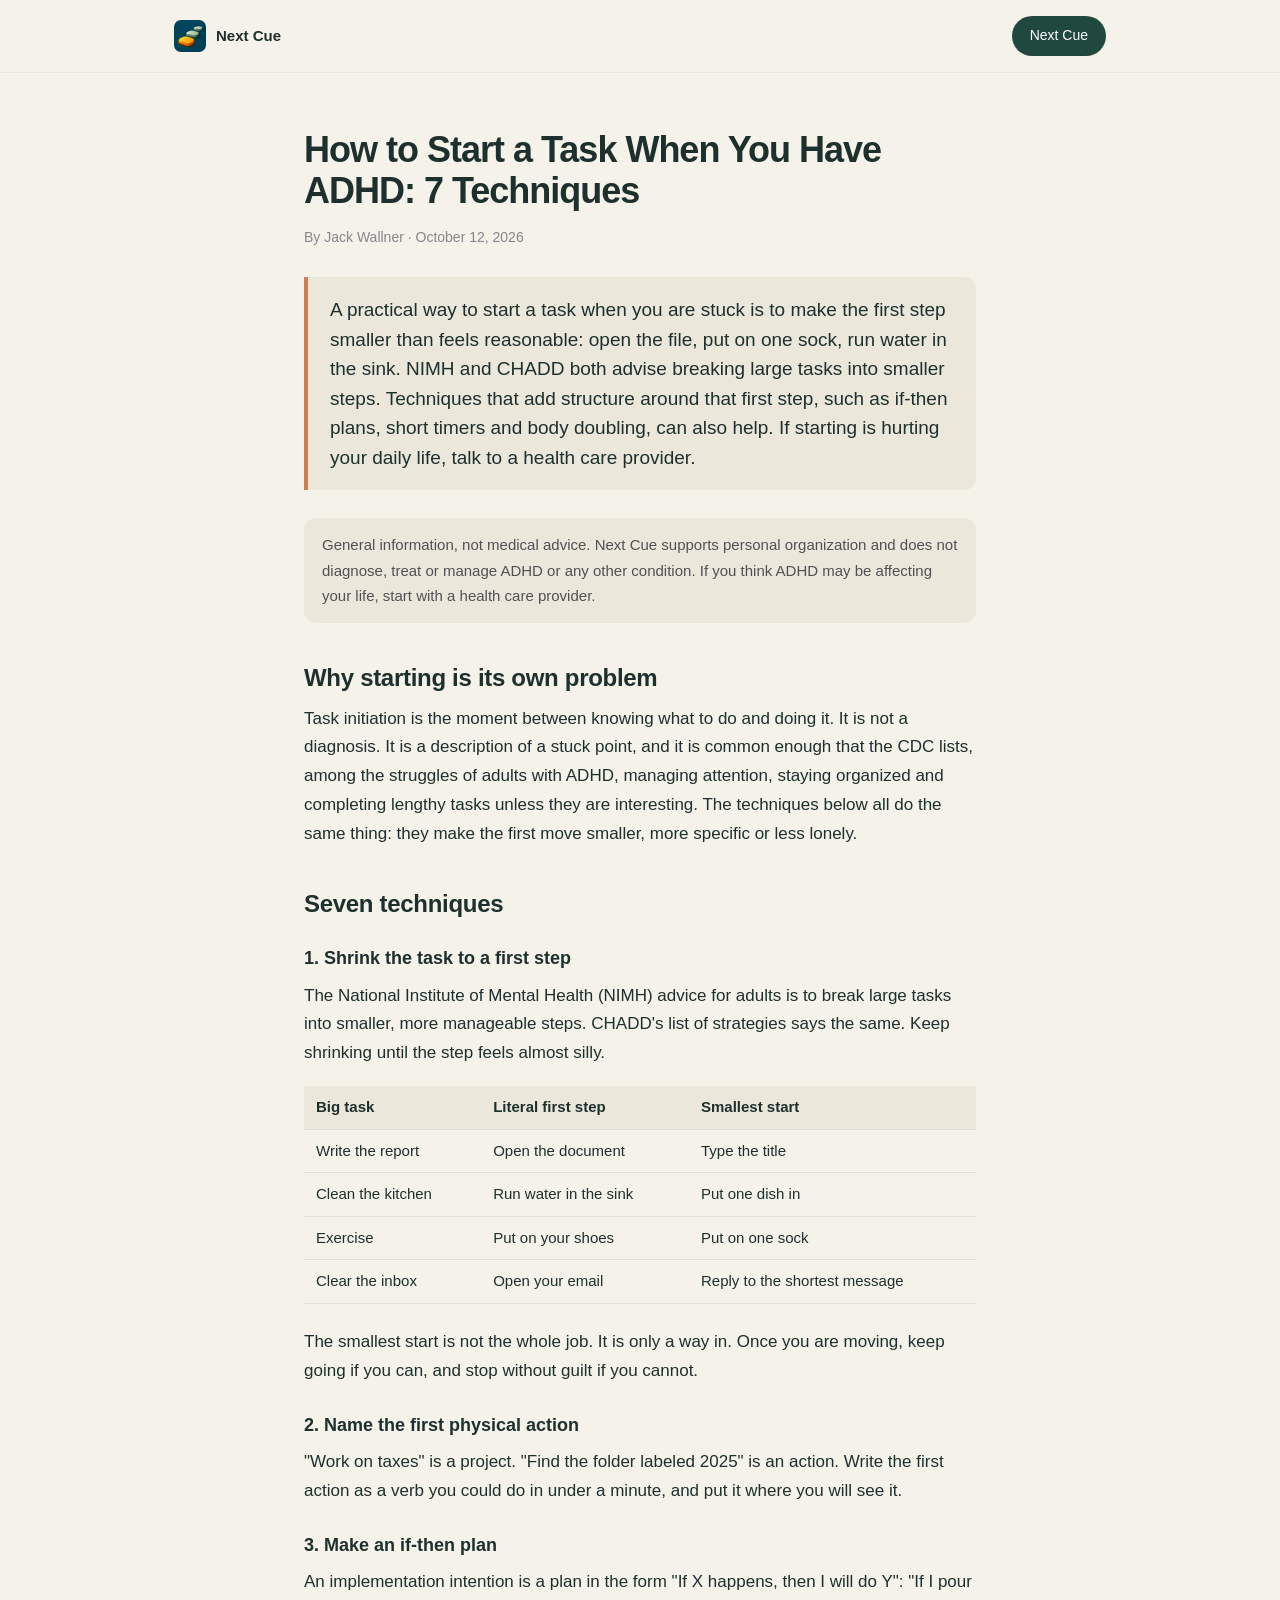
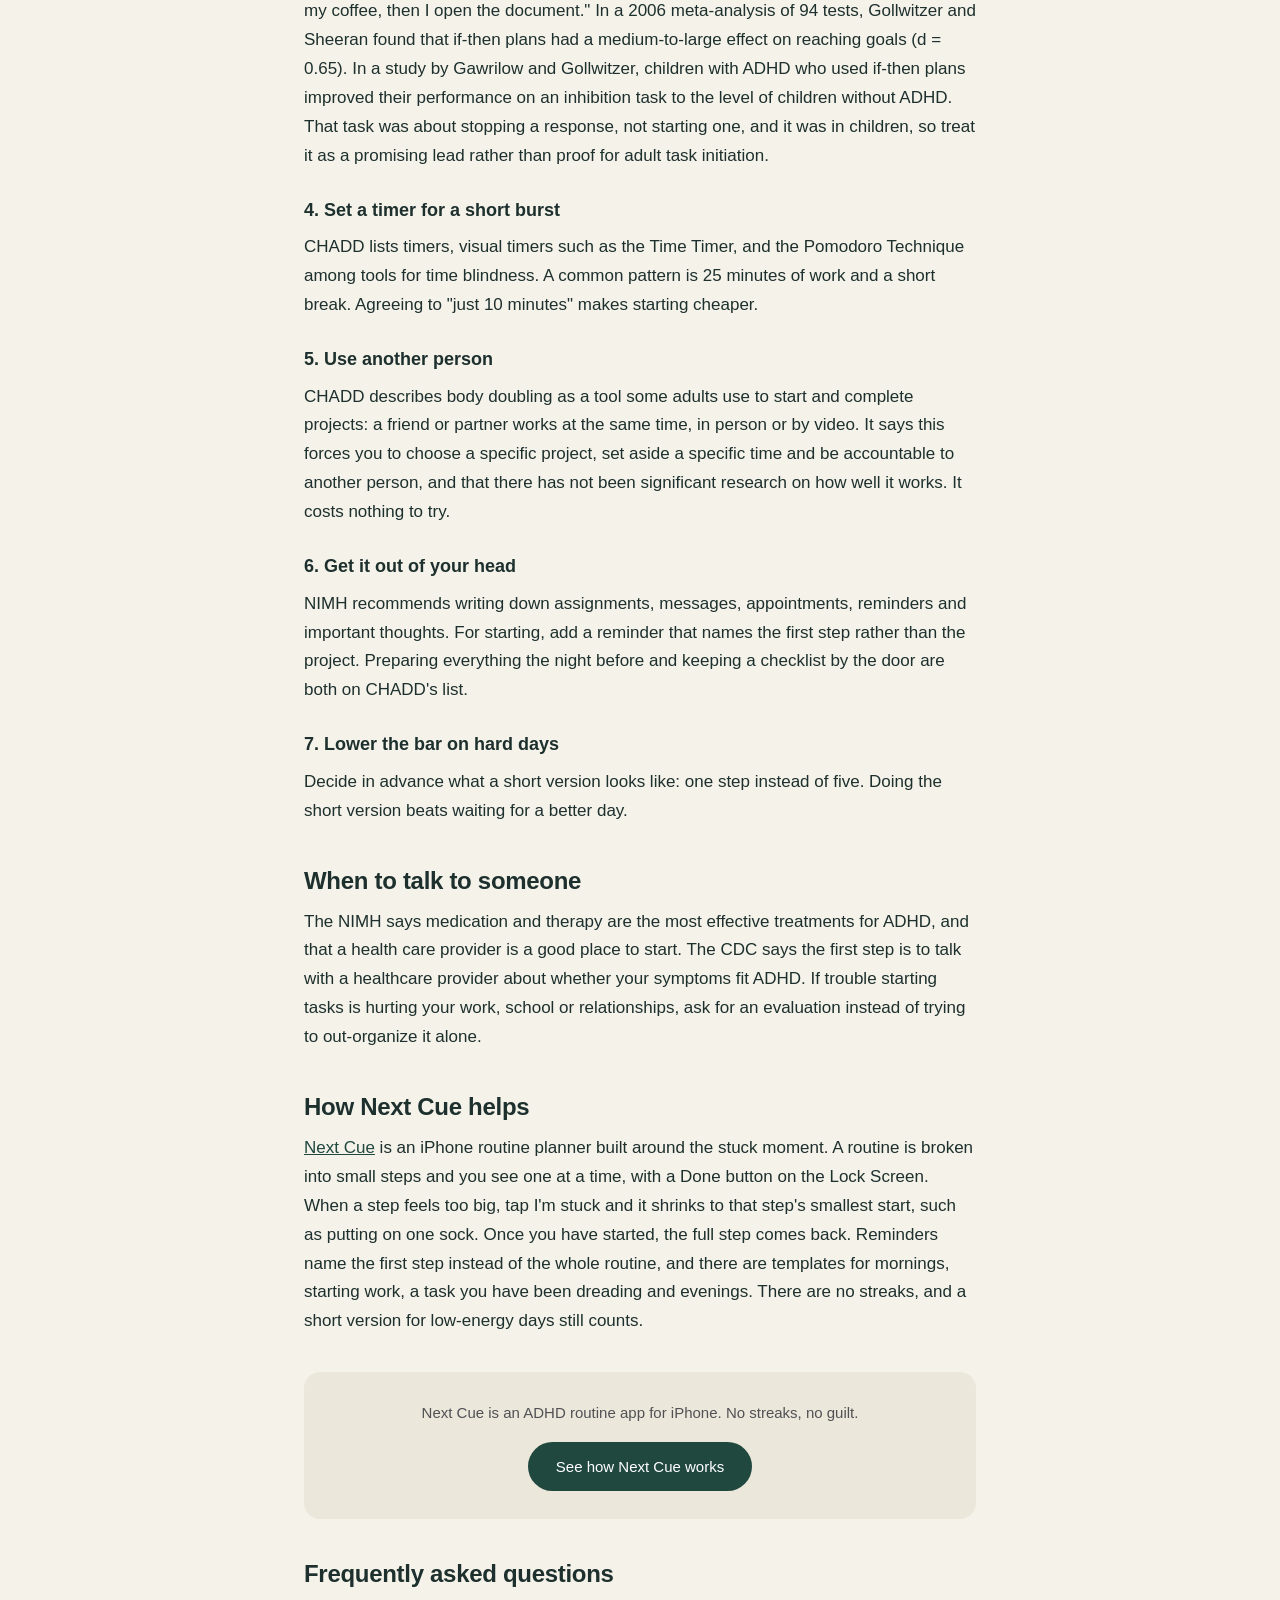
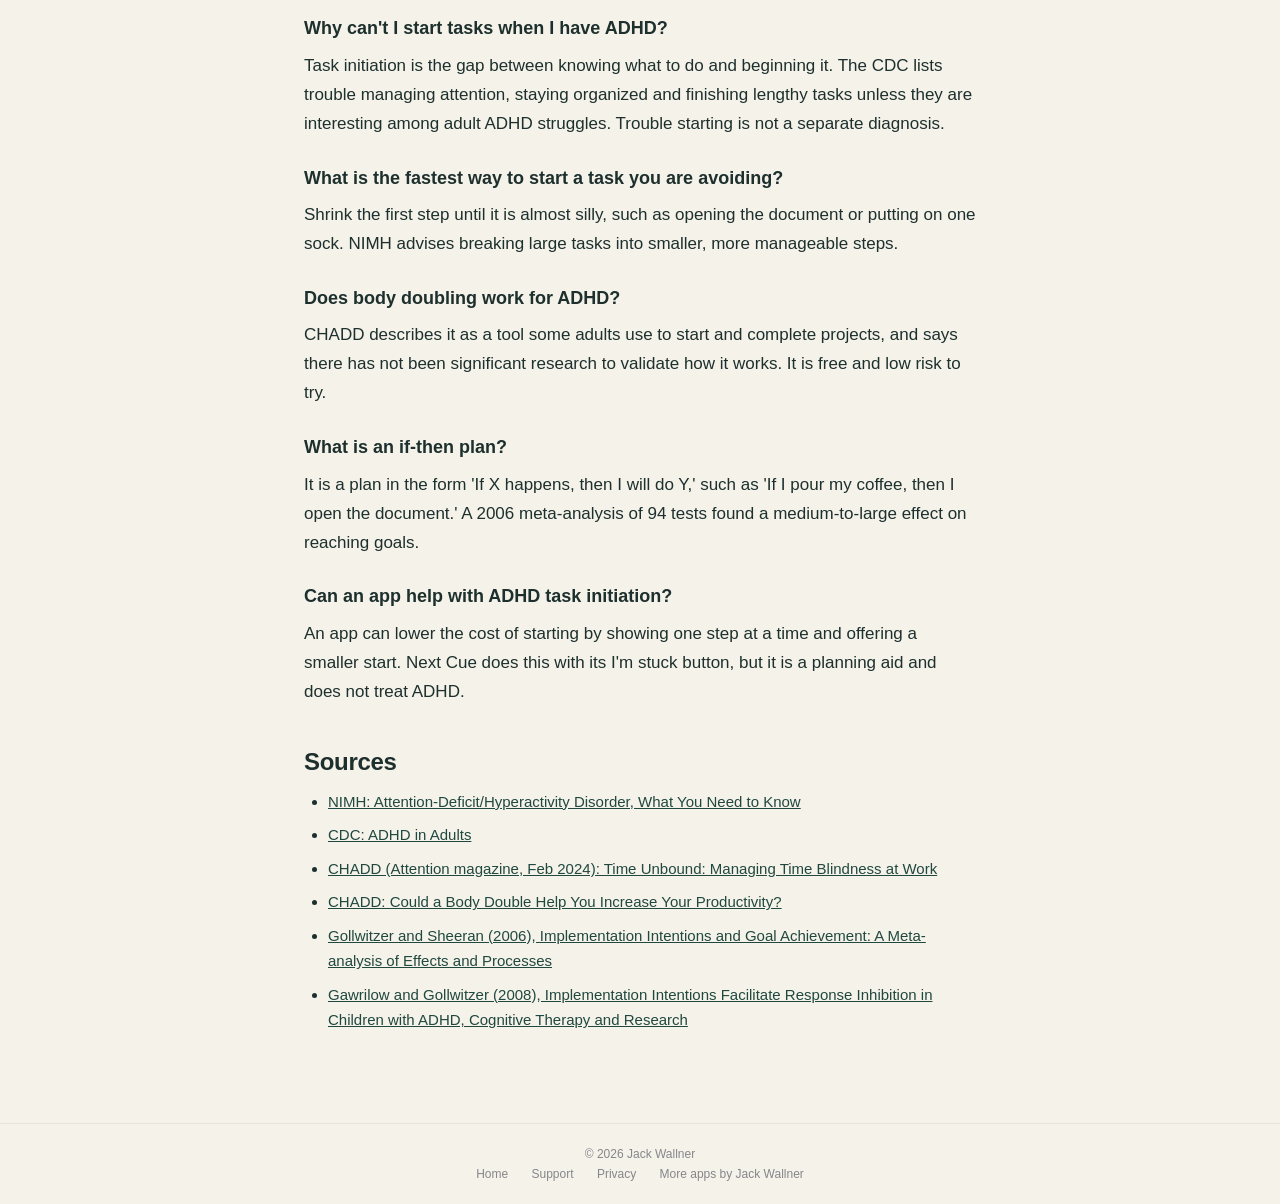
==== docs/how-to-start-a-task-with-adhd.html @ 7b45ea2f "feat(site): adhd task initiation guide Claude-Session: https://claude.ai/code/session_01XsrYzNTL1oJH" ====
<!DOCTYPE html>
<html lang="en">
<head>
    <meta charset="UTF-8">
    <meta name="viewport" content="width=device-width, initial-scale=1.0">
    <link rel="icon" type="image/png" href="icon_256.png" />
    <link rel="apple-touch-icon" href="icon_256.png" />
    <title>How to Start a Task When You Have ADHD: 7 Techniques</title>
    <meta name="description" content="How to start a task when you have ADHD: seven practical task initiation techniques, from smallest starts to if-then plans, citing NIMH, CDC and CHADD.">
    <link rel="canonical" href="https://jackwallner.com/ios/adhd/how-to-start-a-task-with-adhd.html">
    <meta name="robots" content="index, follow, max-image-preview:large">
    <meta property="og:title" content="How to Start a Task When You Have ADHD: 7 Techniques">
    <meta property="og:description" content="How to start a task when you have ADHD: seven practical task initiation techniques, from smallest starts to if-then plans, citing NIMH, CDC and CHADD.">
    <meta property="og:type" content="article">
    <meta property="og:url" content="https://jackwallner.com/ios/adhd/how-to-start-a-task-with-adhd.html">
    <meta property="og:image" content="https://jackwallner.github.io/adhd/icon_256.png">
    <meta property="og:site_name" content="Jack Wallner">
    <meta name="twitter:card" content="summary_large_image">
    <meta name="twitter:title" content="How to Start a Task When You Have ADHD: 7 Techniques">
    <meta name="twitter:description" content="How to start a task when you have ADHD: seven practical task initiation techniques, from smallest starts to if-then plans, citing NIMH, CDC and CHADD.">
    <meta name="twitter:image" content="https://jackwallner.github.io/adhd/icon_256.png">
    <script type="application/ld+json">
{
  "@context": "https://schema.org",
  "@graph": [
    {
      "@type": "Article",
      "headline": "How to Start a Task When You Have ADHD: 7 Techniques",
      "description": "How to start a task when you have ADHD: seven practical task initiation techniques, from smallest starts to if-then plans, citing NIMH, CDC and CHADD.",
      "author": {
        "@type": "Person",
        "name": "Jack Wallner",
        "url": "https://jackwallner.com/"
      },
      "publisher": {
        "@type": "Person",
        "name": "Jack Wallner",
        "url": "https://jackwallner.com/"
      },
      "datePublished": "2026-10-12",
      "dateModified": "2026-10-12",
      "mainEntityOfPage": "https://jackwallner.com/ios/adhd/how-to-start-a-task-with-adhd.html",
      "image": "https://jackwallner.github.io/adhd/icon_256.png",
      "about": {
        "@type": "Thing",
        "name": "ADHD task initiation"
      },
      "isPartOf": {
        "@type": "WebPage",
        "@id": "https://jackwallner.com/ios/adhd/",
        "name": "Next Cue: ADHD Routine Planner",
        "url": "https://jackwallner.com/ios/adhd/"
      }
    },
    {
      "@type": "FAQPage",
      "mainEntity": [
        {
          "@type": "Question",
          "name": "Why can't I start tasks when I have ADHD?",
          "acceptedAnswer": {
            "@type": "Answer",
            "text": "Task initiation is the gap between knowing what to do and beginning it. The CDC lists trouble managing attention, staying organized and finishing lengthy tasks unless they are interesting among adult ADHD struggles. Trouble starting is not a separate diagnosis."
          }
        },
        {
          "@type": "Question",
          "name": "What is the fastest way to start a task you are avoiding?",
          "acceptedAnswer": {
            "@type": "Answer",
            "text": "Shrink the first step until it is almost silly, such as opening the document or putting on one sock. NIMH advises breaking large tasks into smaller, more manageable steps."
          }
        },
        {
          "@type": "Question",
          "name": "Does body doubling work for ADHD?",
          "acceptedAnswer": {
            "@type": "Answer",
            "text": "CHADD describes it as a tool some adults use to start and complete projects, and says there has not been significant research to validate how it works. It is free and low risk to try."
          }
        },
        {
          "@type": "Question",
          "name": "What is an if-then plan?",
          "acceptedAnswer": {
            "@type": "Answer",
            "text": "It is a plan in the form 'If X happens, then I will do Y,' such as 'If I pour my coffee, then I open the document.' A 2006 meta-analysis of 94 tests found a medium-to-large effect on reaching goals."
          }
        },
        {
          "@type": "Question",
          "name": "Can an app help with ADHD task initiation?",
          "acceptedAnswer": {
            "@type": "Answer",
            "text": "An app can lower the cost of starting by showing one step at a time and offering a smaller start. Next Cue does this with its I'm stuck button, but it is a planning aid and does not treat ADHD."
          }
        }
      ]
    },
    {
      "@type": "BreadcrumbList",
      "itemListElement": [
        {
          "@type": "ListItem",
          "position": 1,
          "name": "Jack Wallner",
          "item": "https://jackwallner.com/"
        },
        {
          "@type": "ListItem",
          "position": 2,
          "name": "iOS apps",
          "item": "https://jackwallner.com/ios/"
        },
        {
          "@type": "ListItem",
          "position": 3,
          "name": "Next Cue: ADHD Routine Planner",
          "item": "https://jackwallner.com/ios/adhd/"
        },
        {
          "@type": "ListItem",
          "position": 4,
          "name": "How to Start a Task With ADHD",
          "item": "https://jackwallner.com/ios/adhd/how-to-start-a-task-with-adhd.html"
        }
      ]
    }
  ]
}
    </script>
    <style>
* { margin: 0; padding: 0; box-sizing: border-box; }
body { font-family: -apple-system, BlinkMacSystemFont, "SF Pro Text", "Helvetica Neue", sans-serif; color: #1d302d; background: #f5f2ea; -webkit-font-smoothing: antialiased; line-height: 1.7; }
nav { padding: 16px 0; border-bottom: 1px solid rgba(0,0,0,0.06); background: rgba(245,242,234,0.9); backdrop-filter: blur(12px); -webkit-backdrop-filter: blur(12px); position: sticky; top: 0; z-index: 10; }
nav .container { display: flex; align-items: center; justify-content: space-between; max-width: 980px; }
.nav-brand { display: flex; align-items: center; gap: 10px; text-decoration: none; color: #1d302d; }
.nav-brand img, .nav-brand svg { width: 32px; height: 32px; border-radius: 7px; }
.nav-brand span { font-size: 15px; font-weight: 600; }
.nav-link { font-size: 14px; text-decoration: none; background: #20483f; color: #fff; padding: 8px 18px; border-radius: 980px; font-weight: 500; }
.container { max-width: 720px; margin: 0 auto; padding: 0 24px; }
article { padding: 56px 0 72px; }
article h1 { font-size: 36px; font-weight: 700; letter-spacing: -1px; line-height: 1.15; margin-bottom: 14px; }
article .meta { font-size: 14px; color: #86868b; margin-bottom: 28px; }
article .answer { font-size: 19px; line-height: 1.55; padding: 18px 22px; background: #ebe7db; border-left: 4px solid #cf8050; border-radius: 0 12px 12px 0; margin-bottom: 28px; }
article h2 { font-size: 24px; font-weight: 600; letter-spacing: -0.3px; line-height: 1.25; margin: 40px 0 12px; }
article h3 { font-size: 18px; font-weight: 600; margin: 24px 0 8px; }
article p { font-size: 17px; margin-bottom: 18px; }
article ul, article ol { margin: 0 0 18px 24px; font-size: 17px; }
article li { margin-bottom: 8px; }
article a { color: #20483f; }
article table { width: 100%; border-collapse: collapse; margin: 0 0 24px; font-size: 15px; line-height: 1.5; }
article th, article td { text-align: left; vertical-align: top; padding: 10px 12px; border-bottom: 1px solid rgba(0,0,0,0.08); }
article th { font-weight: 600; background: #ebe7db; }
.note { font-size: 15px; color: #515154; background: #ebe7db; border-radius: 12px; padding: 14px 18px; margin: 0 0 18px; }
.sources li { font-size: 15px; word-break: break-word; }
.cta-box { background: #ebe7db; border-radius: 16px; padding: 28px; margin: 36px 0; text-align: center; }
.cta-box p { font-size: 15px; color: #515154; margin-bottom: 16px; }
.cta-box a.btn { display: inline-block; background: #20483f; color: #fff; font-size: 15px; font-weight: 500; padding: 12px 28px; border-radius: 980px; text-decoration: none; }
footer { text-align: center; padding: 20px 24px; font-size: 12px; color: #86868b; border-top: 1px solid rgba(0,0,0,0.06); }
footer a { color: #86868b; text-decoration: none; margin: 0 10px; }
@media (max-width: 768px) { article h1 { font-size: 28px; } article { padding: 40px 0 56px; } article .answer { font-size: 17px; } article table { font-size: 14px; } }
</style>
</head>
<body>
    <nav>
        <div class="container">
            <a class="nav-brand" href="./">
                <img src="icon_256.png" alt="Next Cue">
                <span>Next Cue</span>
            </a>
            <a class="nav-link" href="./">Next Cue</a>
        </div>
    </nav>

    <article>
        <div class="container">
            <h1>How to Start a Task When You Have ADHD: 7 Techniques</h1>
            <p class="meta">By Jack Wallner &middot; October 12, 2026</p>
            <p class="answer">A practical way to start a task when you are stuck is to make the first step smaller than feels reasonable: open the file, put on one sock, run water in the sink. NIMH and CHADD both advise breaking large tasks into smaller steps. Techniques that add structure around that first step, such as if-then plans, short timers and body doubling, can also help. If starting is hurting your daily life, talk to a health care provider.</p>

            <div class="note">General information, not medical advice. Next Cue supports personal organization and does not diagnose, treat or manage ADHD or any other condition. If you think ADHD may be affecting your life, start with a health care provider.</div>

            <h2>Why starting is its own problem</h2>
            <p>Task initiation is the moment between knowing what to do and doing it. It is not a diagnosis. It is a description of a stuck point, and it is common enough that the CDC lists, among the struggles of adults with ADHD, managing attention, staying organized and completing lengthy tasks unless they are interesting. The techniques below all do the same thing: they make the first move smaller, more specific or less lonely.</p>

            <h2>Seven techniques</h2>
            <h3>1. Shrink the task to a first step</h3>
            <p>The National Institute of Mental Health (NIMH) advice for adults is to break large tasks into smaller, more manageable steps. CHADD's list of strategies says the same. Keep shrinking until the step feels almost silly.</p>
            <table>
                <tr><th>Big task</th><th>Literal first step</th><th>Smallest start</th></tr>
                <tr><td>Write the report</td><td>Open the document</td><td>Type the title</td></tr>
                <tr><td>Clean the kitchen</td><td>Run water in the sink</td><td>Put one dish in</td></tr>
                <tr><td>Exercise</td><td>Put on your shoes</td><td>Put on one sock</td></tr>
                <tr><td>Clear the inbox</td><td>Open your email</td><td>Reply to the shortest message</td></tr>
            </table>
            <p>The smallest start is not the whole job. It is only a way in. Once you are moving, keep going if you can, and stop without guilt if you cannot.</p>

            <h3>2. Name the first physical action</h3>
            <p>"Work on taxes" is a project. "Find the folder labeled 2025" is an action. Write the first action as a verb you could do in under a minute, and put it where you will see it.</p>

            <h3>3. Make an if-then plan</h3>
            <p>An implementation intention is a plan in the form "If X happens, then I will do Y": "If I pour my coffee, then I open the document." In a 2006 meta-analysis of 94 tests, Gollwitzer and Sheeran found that if-then plans had a medium-to-large effect on reaching goals (d = 0.65). In a study by Gawrilow and Gollwitzer, children with ADHD who used if-then plans improved their performance on an inhibition task to the level of children without ADHD. That task was about stopping a response, not starting one, and it was in children, so treat it as a promising lead rather than proof for adult task initiation.</p>

            <h3>4. Set a timer for a short burst</h3>
            <p>CHADD lists timers, visual timers such as the Time Timer, and the Pomodoro Technique among tools for time blindness. A common pattern is 25 minutes of work and a short break. Agreeing to "just 10 minutes" makes starting cheaper.</p>

            <h3>5. Use another person</h3>
            <p>CHADD describes body doubling as a tool some adults use to start and complete projects: a friend or partner works at the same time, in person or by video. It says this forces you to choose a specific project, set aside a specific time and be accountable to another person, and that there has not been significant research on how well it works. It costs nothing to try.</p>

            <h3>6. Get it out of your head</h3>
            <p>NIMH recommends writing down assignments, messages, appointments, reminders and important thoughts. For starting, add a reminder that names the first step rather than the project. Preparing everything the night before and keeping a checklist by the door are both on CHADD's list.</p>

            <h3>7. Lower the bar on hard days</h3>
            <p>Decide in advance what a short version looks like: one step instead of five. Doing the short version beats waiting for a better day.</p>

            <h2>When to talk to someone</h2>
            <p>The NIMH says medication and therapy are the most effective treatments for ADHD, and that a health care provider is a good place to start. The CDC says the first step is to talk with a healthcare provider about whether your symptoms fit ADHD. If trouble starting tasks is hurting your work, school or relationships, ask for an evaluation instead of trying to out-organize it alone.</p>

            <h2>How Next Cue helps</h2>
            <p><a href="./">Next Cue</a> is an iPhone routine planner built around the stuck moment. A routine is broken into small steps and you see one at a time, with a Done button on the Lock Screen. When a step feels too big, tap I'm stuck and it shrinks to that step's smallest start, such as putting on one sock. Once you have started, the full step comes back. Reminders name the first step instead of the whole routine, and there are templates for mornings, starting work, a task you have been dreading and evenings. There are no streaks, and a short version for low-energy days still counts.</p>

            <div class="cta-box">
                <p>Next Cue is an ADHD routine app for iPhone. No streaks, no guilt.</p>
                <a class="btn" href="./">See how Next Cue works</a>
            </div>

            <h2>Frequently asked questions</h2>
<h3>Why can&#x27;t I start tasks when I have ADHD?</h3>
<p>Task initiation is the gap between knowing what to do and beginning it. The CDC lists trouble managing attention, staying organized and finishing lengthy tasks unless they are interesting among adult ADHD struggles. Trouble starting is not a separate diagnosis.</p>
<h3>What is the fastest way to start a task you are avoiding?</h3>
<p>Shrink the first step until it is almost silly, such as opening the document or putting on one sock. NIMH advises breaking large tasks into smaller, more manageable steps.</p>
<h3>Does body doubling work for ADHD?</h3>
<p>CHADD describes it as a tool some adults use to start and complete projects, and says there has not been significant research to validate how it works. It is free and low risk to try.</p>
<h3>What is an if-then plan?</h3>
<p>It is a plan in the form &#x27;If X happens, then I will do Y,&#x27; such as &#x27;If I pour my coffee, then I open the document.&#x27; A 2006 meta-analysis of 94 tests found a medium-to-large effect on reaching goals.</p>
<h3>Can an app help with ADHD task initiation?</h3>
<p>An app can lower the cost of starting by showing one step at a time and offering a smaller start. Next Cue does this with its I&#x27;m stuck button, but it is a planning aid and does not treat ADHD.</p>

            <h2>Sources</h2>
            <ul class="sources">
<li><a href="https://www.nimh.nih.gov/health/publications/attention-deficit-hyperactivity-disorder-what-you-need-to-know" rel="noopener">NIMH: Attention-Deficit/Hyperactivity Disorder, What You Need to Know</a></li>
<li><a href="https://www.cdc.gov/adhd/about/adhd-in-adults.html" rel="noopener">CDC: ADHD in Adults</a></li>
<li><a href="https://chadd.org/adhd-news/adhd-news-adults/attention-time-unbound-managing-time-blindness-at-work/" rel="noopener">CHADD (Attention magazine, Feb 2024): Time Unbound: Managing Time Blindness at Work</a></li>
<li><a href="https://chadd.org/adhd-news/adhd-news-adults/adhd-weekly-could-a-body-double-help-you-increase-your-productivity/" rel="noopener">CHADD: Could a Body Double Help You Increase Your Productivity?</a></li>
<li><a href="https://doi.org/10.1016/S0065-2601(06)38002-1" rel="noopener">Gollwitzer and Sheeran (2006), Implementation Intentions and Goal Achievement: A Meta-analysis of Effects and Processes</a></li>
<li><a href="https://doi.org/10.1007/s10608-007-9150-1" rel="noopener">Gawrilow and Gollwitzer (2008), Implementation Intentions Facilitate Response Inhibition in Children with ADHD, Cognitive Therapy and Research</a></li>
            </ul>
        </div>
    </article>

    <footer>
        <div>&copy; 2026 Jack Wallner</div>
        <div>
            <a href="./">Home</a>
            <a href="support.html">Support</a>
            <a href="privacy-policy.html">Privacy</a>
            <a href="https://jackwallner.com/ios/">More apps by Jack Wallner</a>
        </div>
    </footer>
</body>
</html>
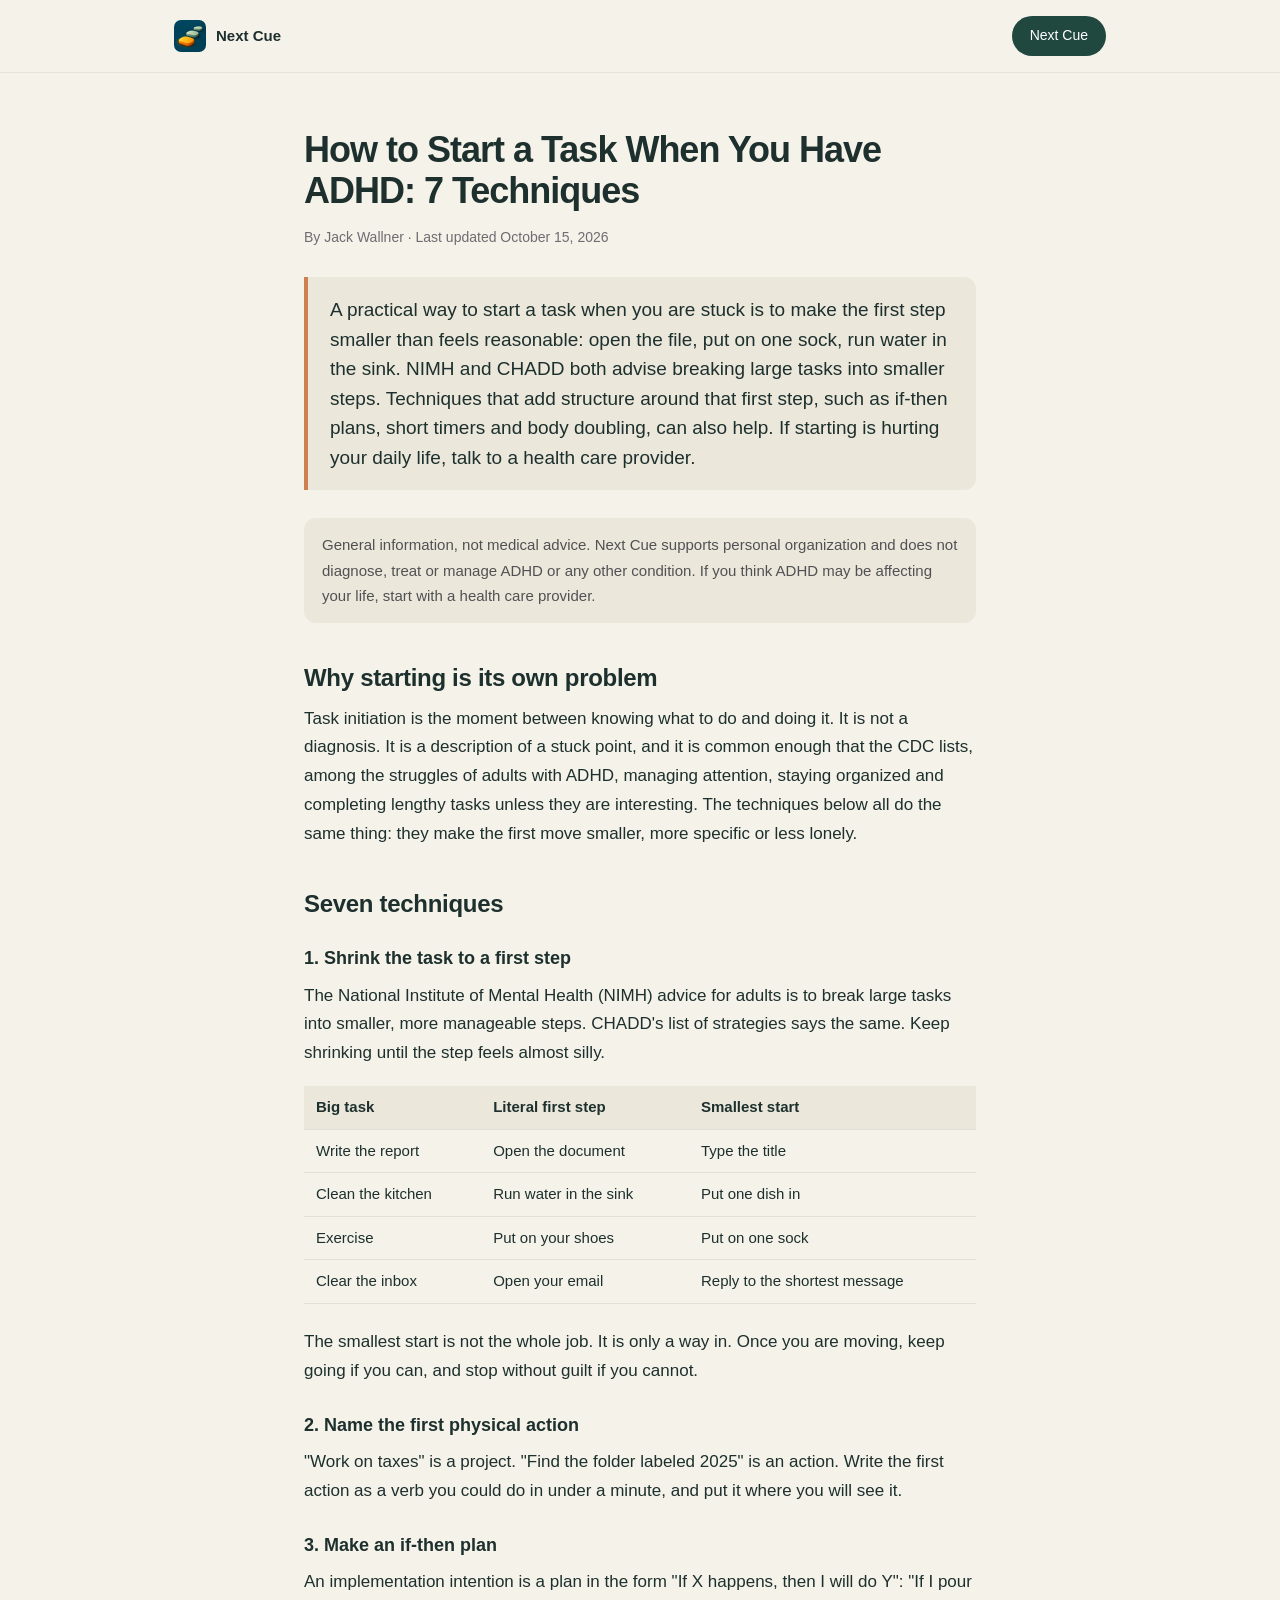
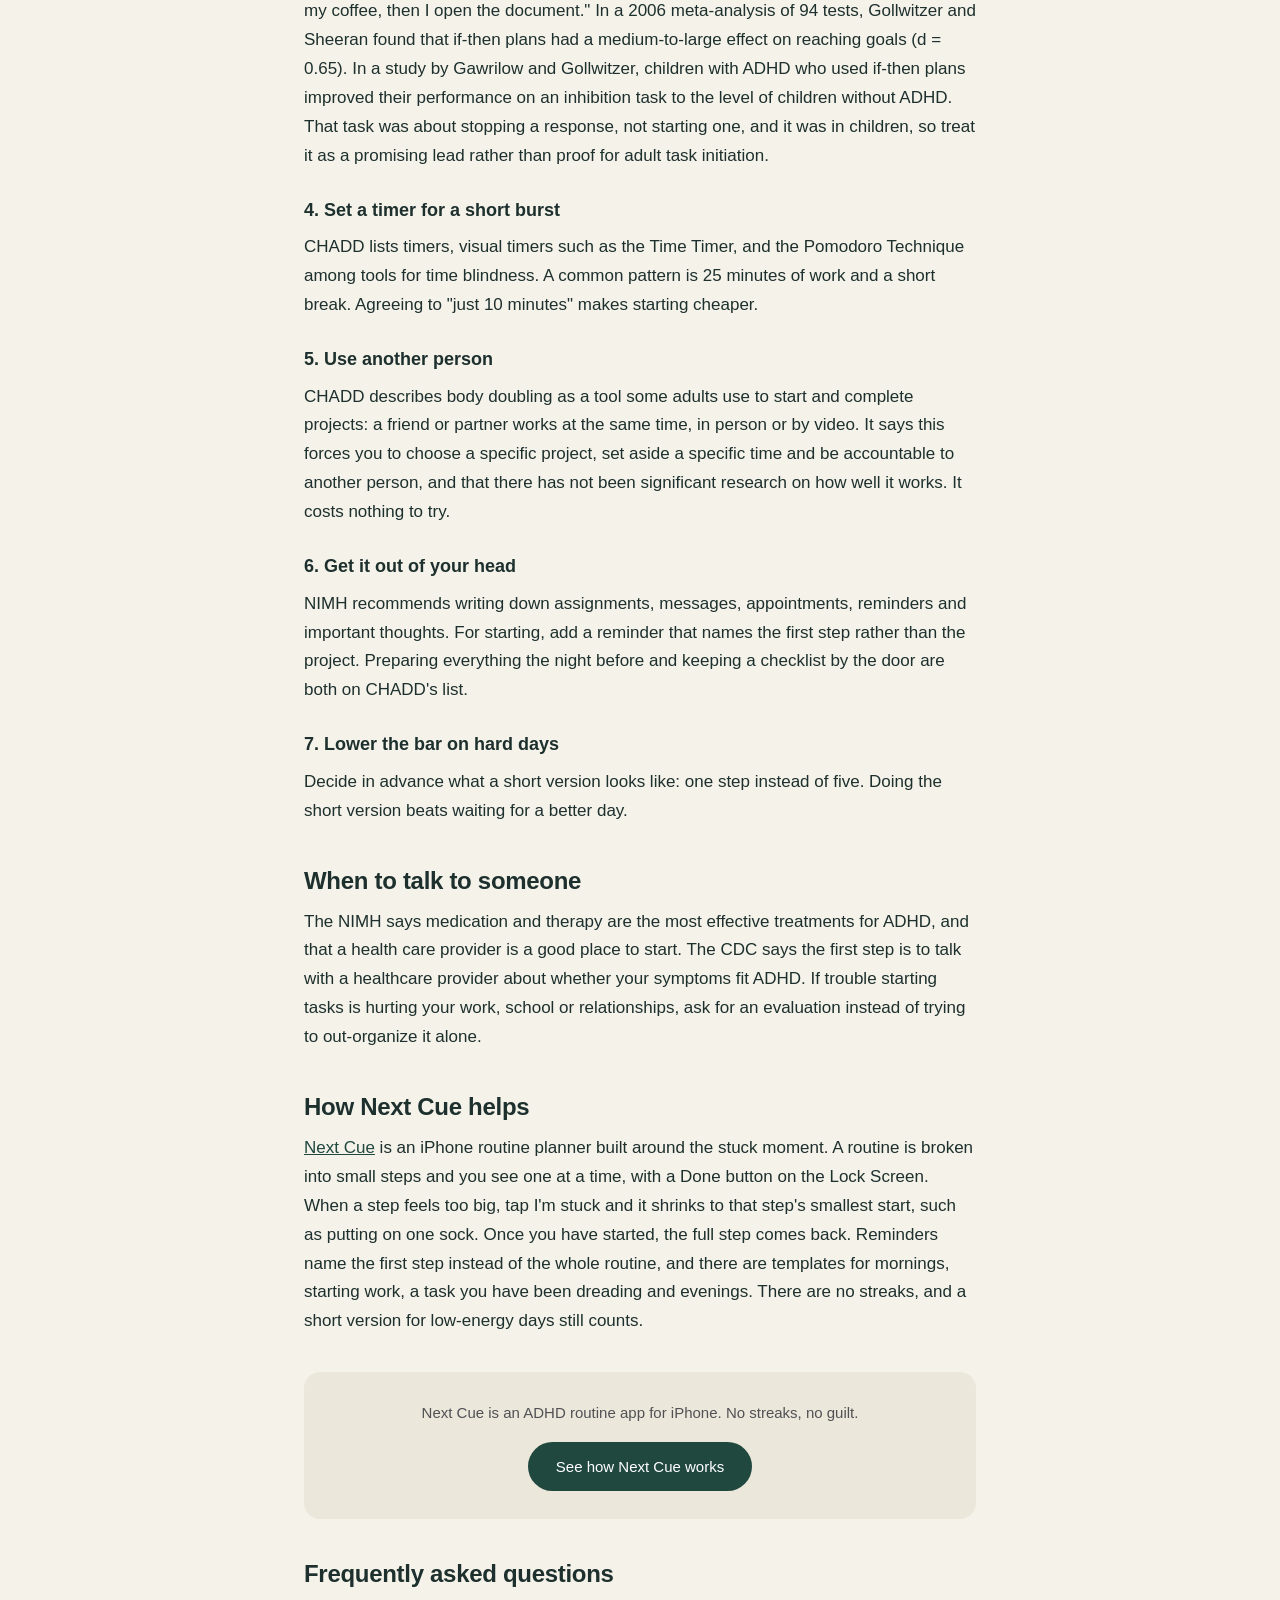
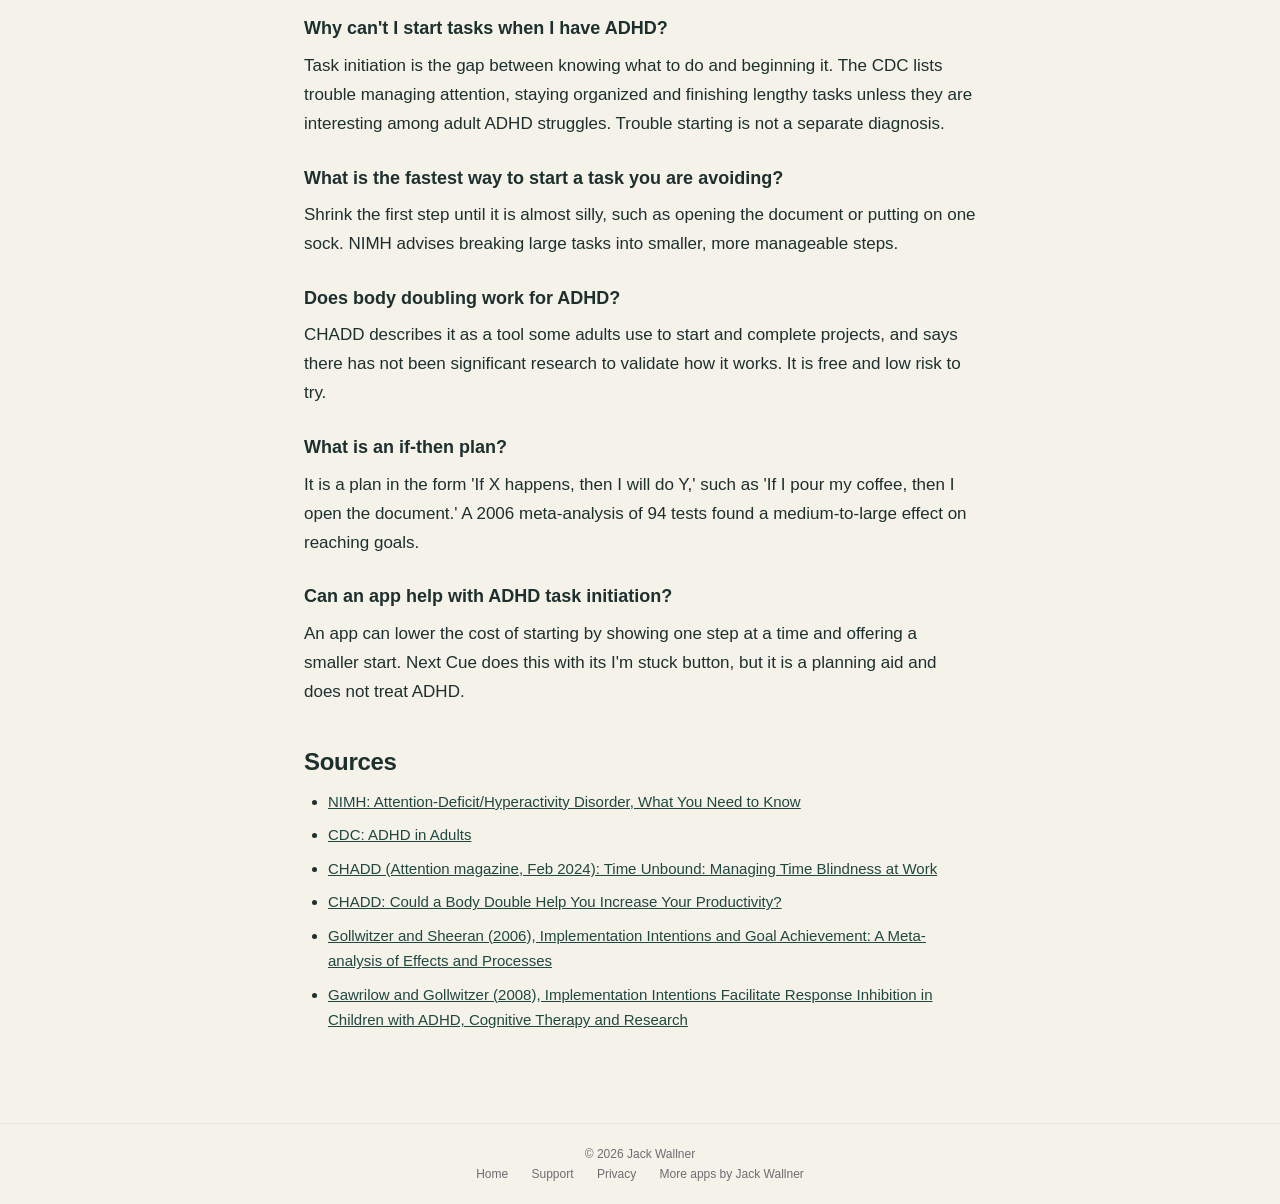
==== commit 95d11717: "feat(site): darken muted text, drop kicker labels, add git-stamped last updated date" ====
--- a/docs/how-to-start-a-task-with-adhd.html
+++ b/docs/how-to-start-a-task-with-adhd.html
@@ -38,7 +38,7 @@
         "url": "https://jackwallner.com/"
       },
       "datePublished": "2026-10-12",
-      "dateModified": "2026-10-12",
+      "dateModified": "2026-10-15",
       "mainEntityOfPage": "https://jackwallner.com/ios/adhd/how-to-start-a-task-with-adhd.html",
       "image": "https://jackwallner.github.io/adhd/icon_256.png",
       "about": {
@@ -141,7 +141,7 @@
 .container { max-width: 720px; margin: 0 auto; padding: 0 24px; }
 article { padding: 56px 0 72px; }
 article h1 { font-size: 36px; font-weight: 700; letter-spacing: -1px; line-height: 1.15; margin-bottom: 14px; }
-article .meta { font-size: 14px; color: #86868b; margin-bottom: 28px; }
+article .meta { font-size: 14px; color: #6d6d71; margin-bottom: 28px; }
 article .answer { font-size: 19px; line-height: 1.55; padding: 18px 22px; background: #ebe7db; border-left: 4px solid #cf8050; border-radius: 0 12px 12px 0; margin-bottom: 28px; }
 article h2 { font-size: 24px; font-weight: 600; letter-spacing: -0.3px; line-height: 1.25; margin: 40px 0 12px; }
 article h3 { font-size: 18px; font-weight: 600; margin: 24px 0 8px; }
@@ -157,8 +157,8 @@
 .cta-box { background: #ebe7db; border-radius: 16px; padding: 28px; margin: 36px 0; text-align: center; }
 .cta-box p { font-size: 15px; color: #515154; margin-bottom: 16px; }
 .cta-box a.btn { display: inline-block; background: #20483f; color: #fff; font-size: 15px; font-weight: 500; padding: 12px 28px; border-radius: 980px; text-decoration: none; }
-footer { text-align: center; padding: 20px 24px; font-size: 12px; color: #86868b; border-top: 1px solid rgba(0,0,0,0.06); }
-footer a { color: #86868b; text-decoration: none; margin: 0 10px; }
+footer { text-align: center; padding: 20px 24px; font-size: 12px; color: #6d6d71; border-top: 1px solid rgba(0,0,0,0.06); }
+footer a { color: #6d6d71; text-decoration: none; margin: 0 10px; }
 @media (max-width: 768px) { article h1 { font-size: 28px; } article { padding: 40px 0 56px; } article .answer { font-size: 17px; } article table { font-size: 14px; } }
 </style>
 </head>
@@ -176,7 +176,7 @@
     <article>
         <div class="container">
             <h1>How to Start a Task When You Have ADHD: 7 Techniques</h1>
-            <p class="meta">By Jack Wallner &middot; October 12, 2026</p>
+            <p class="meta">By Jack Wallner &middot; Last updated <time datetime="2026-10-15" data-updated>October 15, 2026</time></p>
             <p class="answer">A practical way to start a task when you are stuck is to make the first step smaller than feels reasonable: open the file, put on one sock, run water in the sink. NIMH and CHADD both advise breaking large tasks into smaller steps. Techniques that add structure around that first step, such as if-then plans, short timers and body doubling, can also help. If starting is hurting your daily life, talk to a health care provider.</p>
 
             <div class="note">General information, not medical advice. Next Cue supports personal organization and does not diagnose, treat or manage ADHD or any other condition. If you think ADHD may be affecting your life, start with a health care provider.</div>
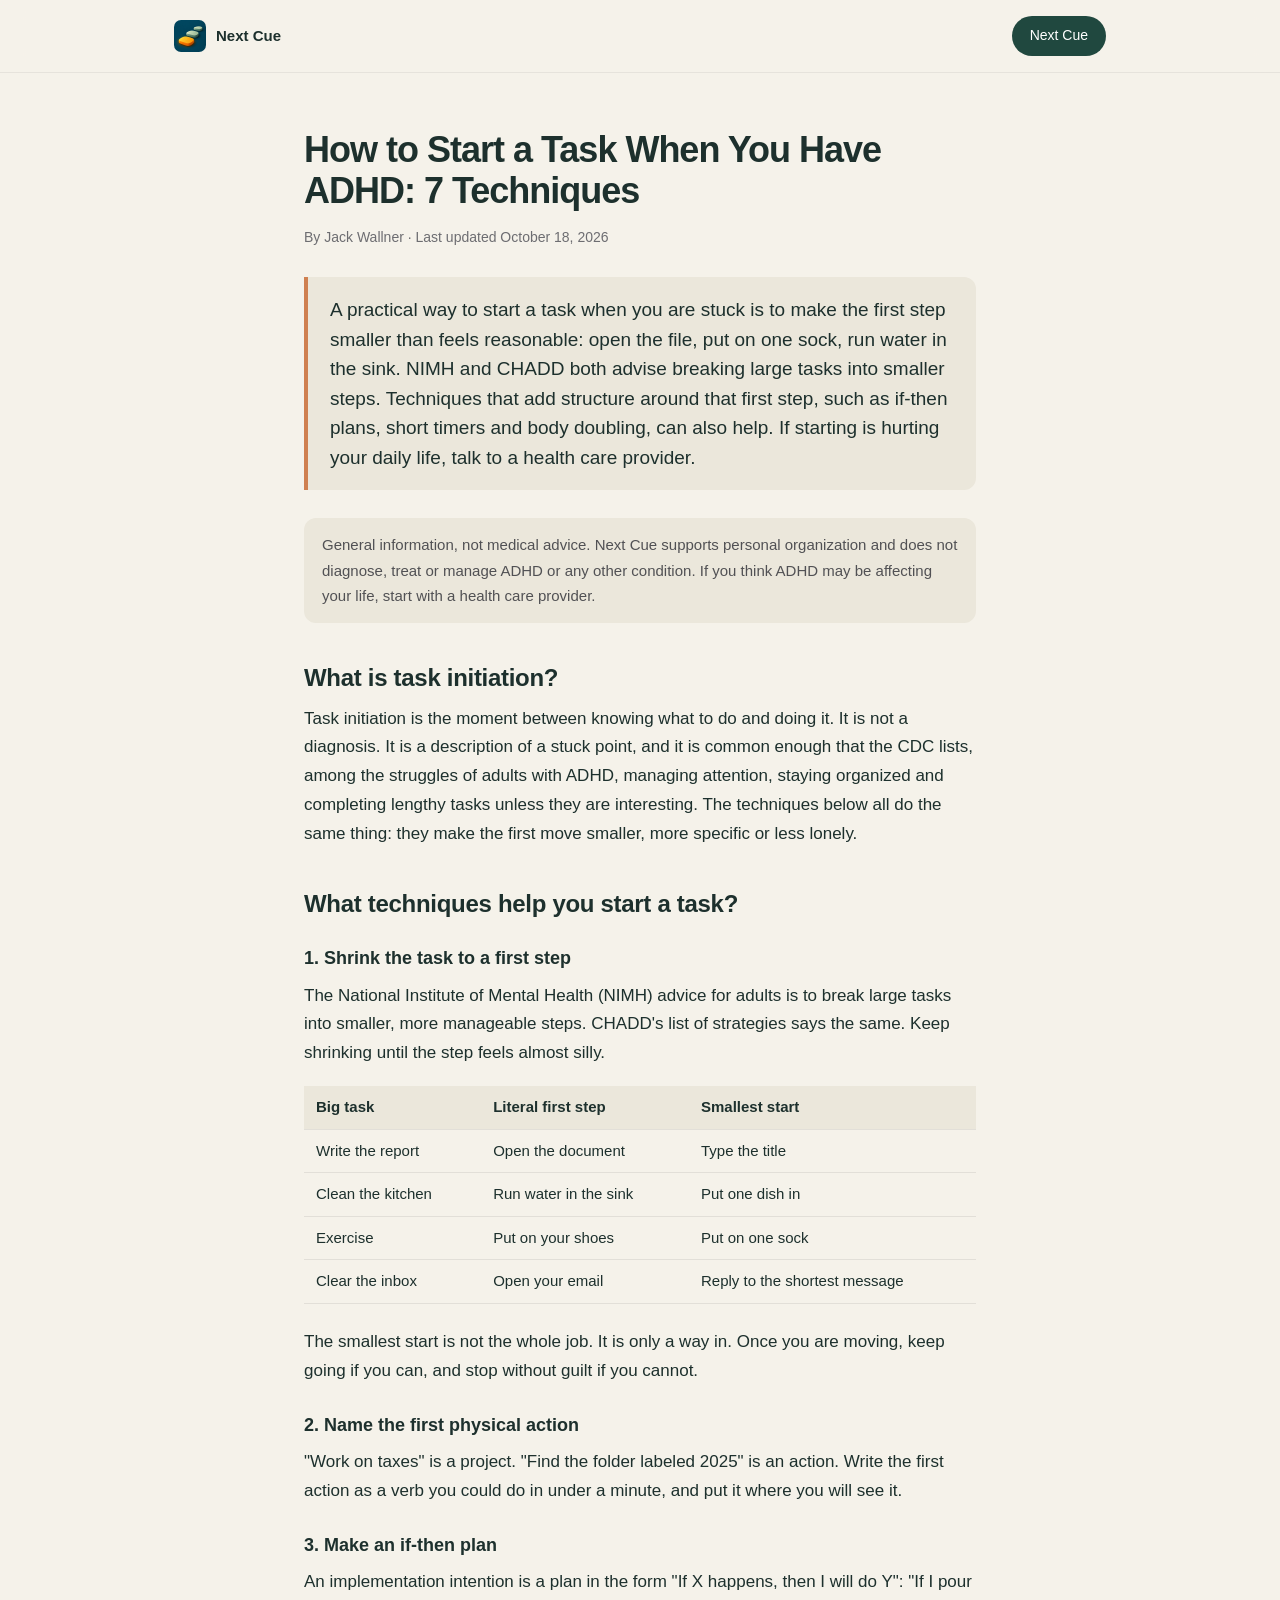
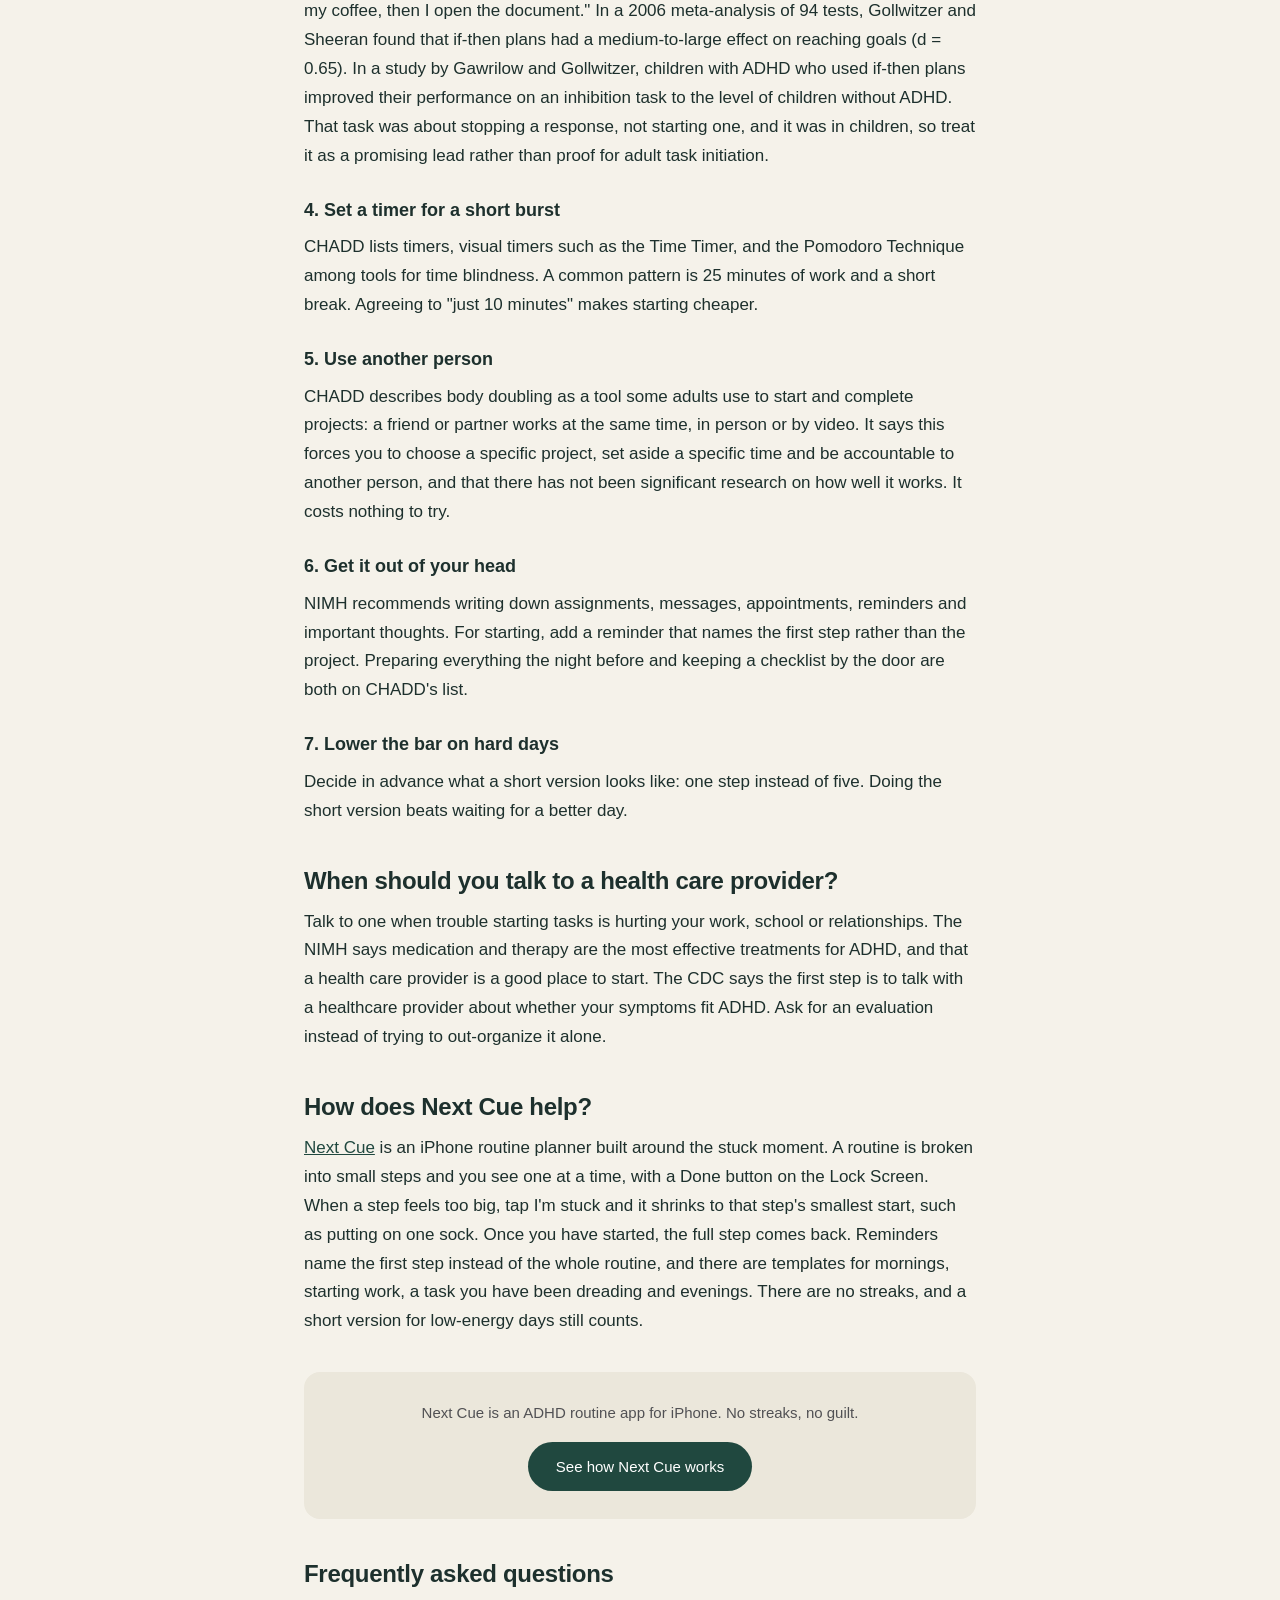
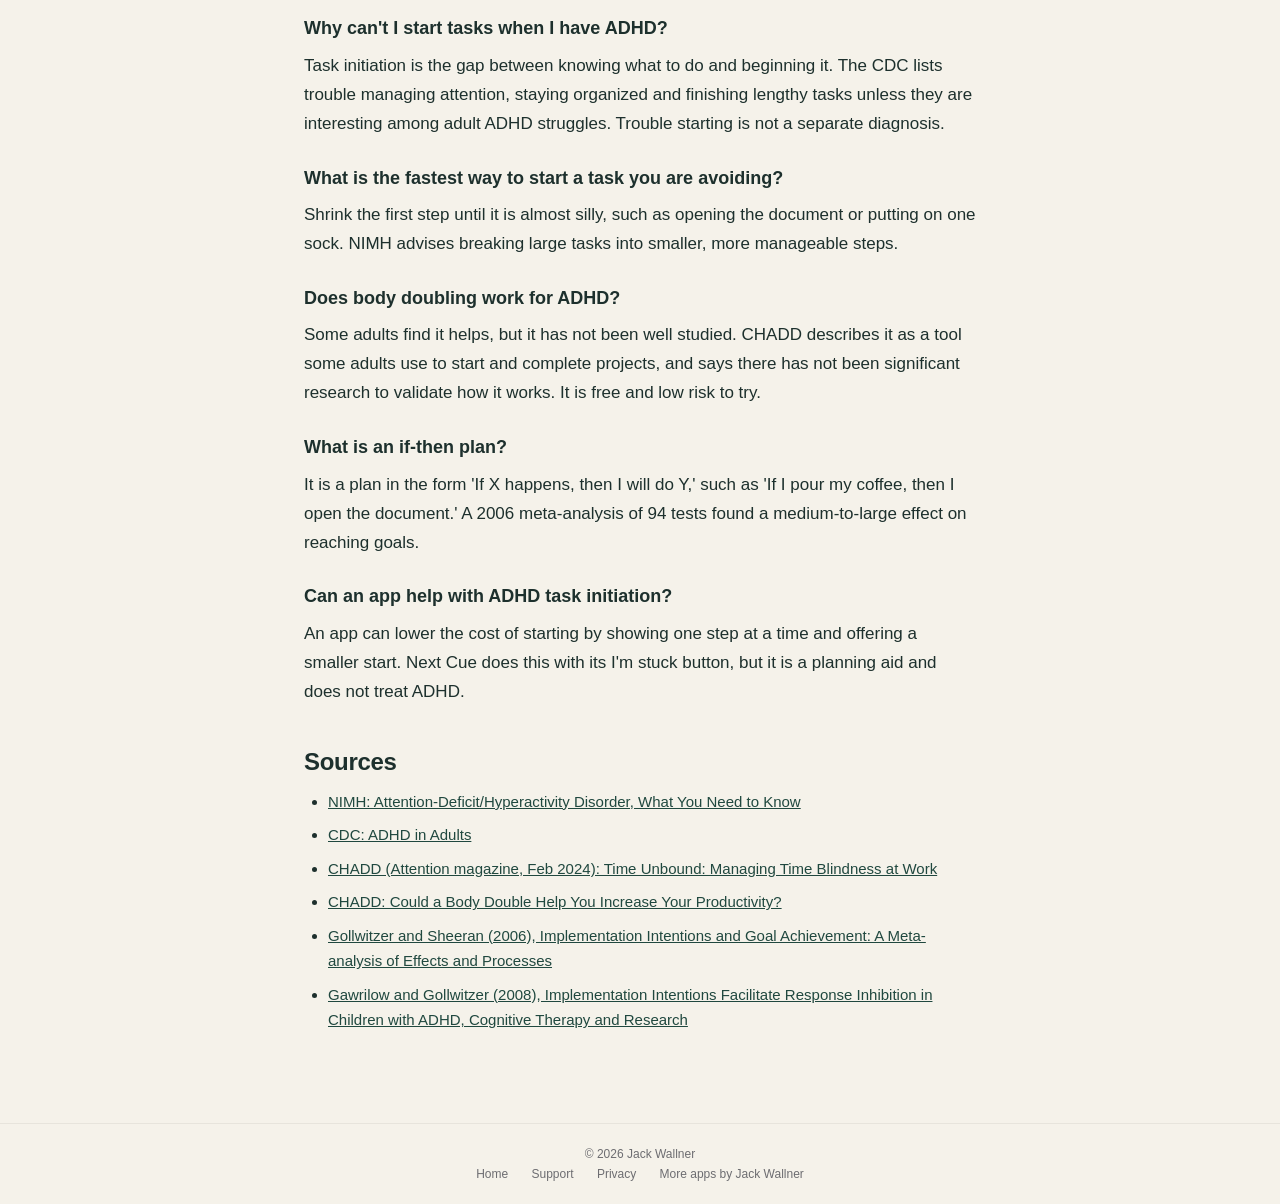
==== commit eb070f93: "docs(seo): answer-first leads and question headings" ====
--- a/docs/how-to-start-a-task-with-adhd.html
+++ b/docs/how-to-start-a-task-with-adhd.html
@@ -38,7 +38,7 @@
         "url": "https://jackwallner.com/"
       },
       "datePublished": "2026-10-12",
-      "dateModified": "2026-10-15",
+      "dateModified": "2026-10-18",
       "mainEntityOfPage": "https://jackwallner.com/ios/adhd/how-to-start-a-task-with-adhd.html",
       "image": "https://jackwallner.github.io/adhd/icon_256.png",
       "about": {
@@ -76,7 +76,7 @@
           "name": "Does body doubling work for ADHD?",
           "acceptedAnswer": {
             "@type": "Answer",
-            "text": "CHADD describes it as a tool some adults use to start and complete projects, and says there has not been significant research to validate how it works. It is free and low risk to try."
+            "text": "Some adults find it helps, but it has not been well studied. CHADD describes it as a tool some adults use to start and complete projects, and says there has not been significant research to validate how it works. It is free and low risk to try."
           }
         },
         {
@@ -176,15 +176,15 @@
     <article>
         <div class="container">
             <h1>How to Start a Task When You Have ADHD: 7 Techniques</h1>
-            <p class="meta">By Jack Wallner &middot; Last updated <time datetime="2026-10-15" data-updated>October 15, 2026</time></p>
+            <p class="meta">By Jack Wallner &middot; Last updated <time datetime="2026-10-18" data-updated>October 18, 2026</time></p>
             <p class="answer">A practical way to start a task when you are stuck is to make the first step smaller than feels reasonable: open the file, put on one sock, run water in the sink. NIMH and CHADD both advise breaking large tasks into smaller steps. Techniques that add structure around that first step, such as if-then plans, short timers and body doubling, can also help. If starting is hurting your daily life, talk to a health care provider.</p>
 
             <div class="note">General information, not medical advice. Next Cue supports personal organization and does not diagnose, treat or manage ADHD or any other condition. If you think ADHD may be affecting your life, start with a health care provider.</div>
 
-            <h2>Why starting is its own problem</h2>
+            <h2>What is task initiation?</h2>
             <p>Task initiation is the moment between knowing what to do and doing it. It is not a diagnosis. It is a description of a stuck point, and it is common enough that the CDC lists, among the struggles of adults with ADHD, managing attention, staying organized and completing lengthy tasks unless they are interesting. The techniques below all do the same thing: they make the first move smaller, more specific or less lonely.</p>
 
-            <h2>Seven techniques</h2>
+            <h2>What techniques help you start a task?</h2>
             <h3>1. Shrink the task to a first step</h3>
             <p>The National Institute of Mental Health (NIMH) advice for adults is to break large tasks into smaller, more manageable steps. CHADD's list of strategies says the same. Keep shrinking until the step feels almost silly.</p>
             <table>
@@ -214,10 +214,10 @@
             <h3>7. Lower the bar on hard days</h3>
             <p>Decide in advance what a short version looks like: one step instead of five. Doing the short version beats waiting for a better day.</p>
 
-            <h2>When to talk to someone</h2>
-            <p>The NIMH says medication and therapy are the most effective treatments for ADHD, and that a health care provider is a good place to start. The CDC says the first step is to talk with a healthcare provider about whether your symptoms fit ADHD. If trouble starting tasks is hurting your work, school or relationships, ask for an evaluation instead of trying to out-organize it alone.</p>
-
-            <h2>How Next Cue helps</h2>
+            <h2>When should you talk to a health care provider?</h2>
+            <p>Talk to one when trouble starting tasks is hurting your work, school or relationships. The NIMH says medication and therapy are the most effective treatments for ADHD, and that a health care provider is a good place to start. The CDC says the first step is to talk with a healthcare provider about whether your symptoms fit ADHD. Ask for an evaluation instead of trying to out-organize it alone.</p>
+
+            <h2>How does Next Cue help?</h2>
             <p><a href="./">Next Cue</a> is an iPhone routine planner built around the stuck moment. A routine is broken into small steps and you see one at a time, with a Done button on the Lock Screen. When a step feels too big, tap I'm stuck and it shrinks to that step's smallest start, such as putting on one sock. Once you have started, the full step comes back. Reminders name the first step instead of the whole routine, and there are templates for mornings, starting work, a task you have been dreading and evenings. There are no streaks, and a short version for low-energy days still counts.</p>
 
             <div class="cta-box">
@@ -231,7 +231,7 @@
 <h3>What is the fastest way to start a task you are avoiding?</h3>
 <p>Shrink the first step until it is almost silly, such as opening the document or putting on one sock. NIMH advises breaking large tasks into smaller, more manageable steps.</p>
 <h3>Does body doubling work for ADHD?</h3>
-<p>CHADD describes it as a tool some adults use to start and complete projects, and says there has not been significant research to validate how it works. It is free and low risk to try.</p>
+<p>Some adults find it helps, but it has not been well studied. CHADD describes it as a tool some adults use to start and complete projects, and says there has not been significant research to validate how it works. It is free and low risk to try.</p>
 <h3>What is an if-then plan?</h3>
 <p>It is a plan in the form &#x27;If X happens, then I will do Y,&#x27; such as &#x27;If I pour my coffee, then I open the document.&#x27; A 2006 meta-analysis of 94 tests found a medium-to-large effect on reaching goals.</p>
 <h3>Can an app help with ADHD task initiation?</h3>
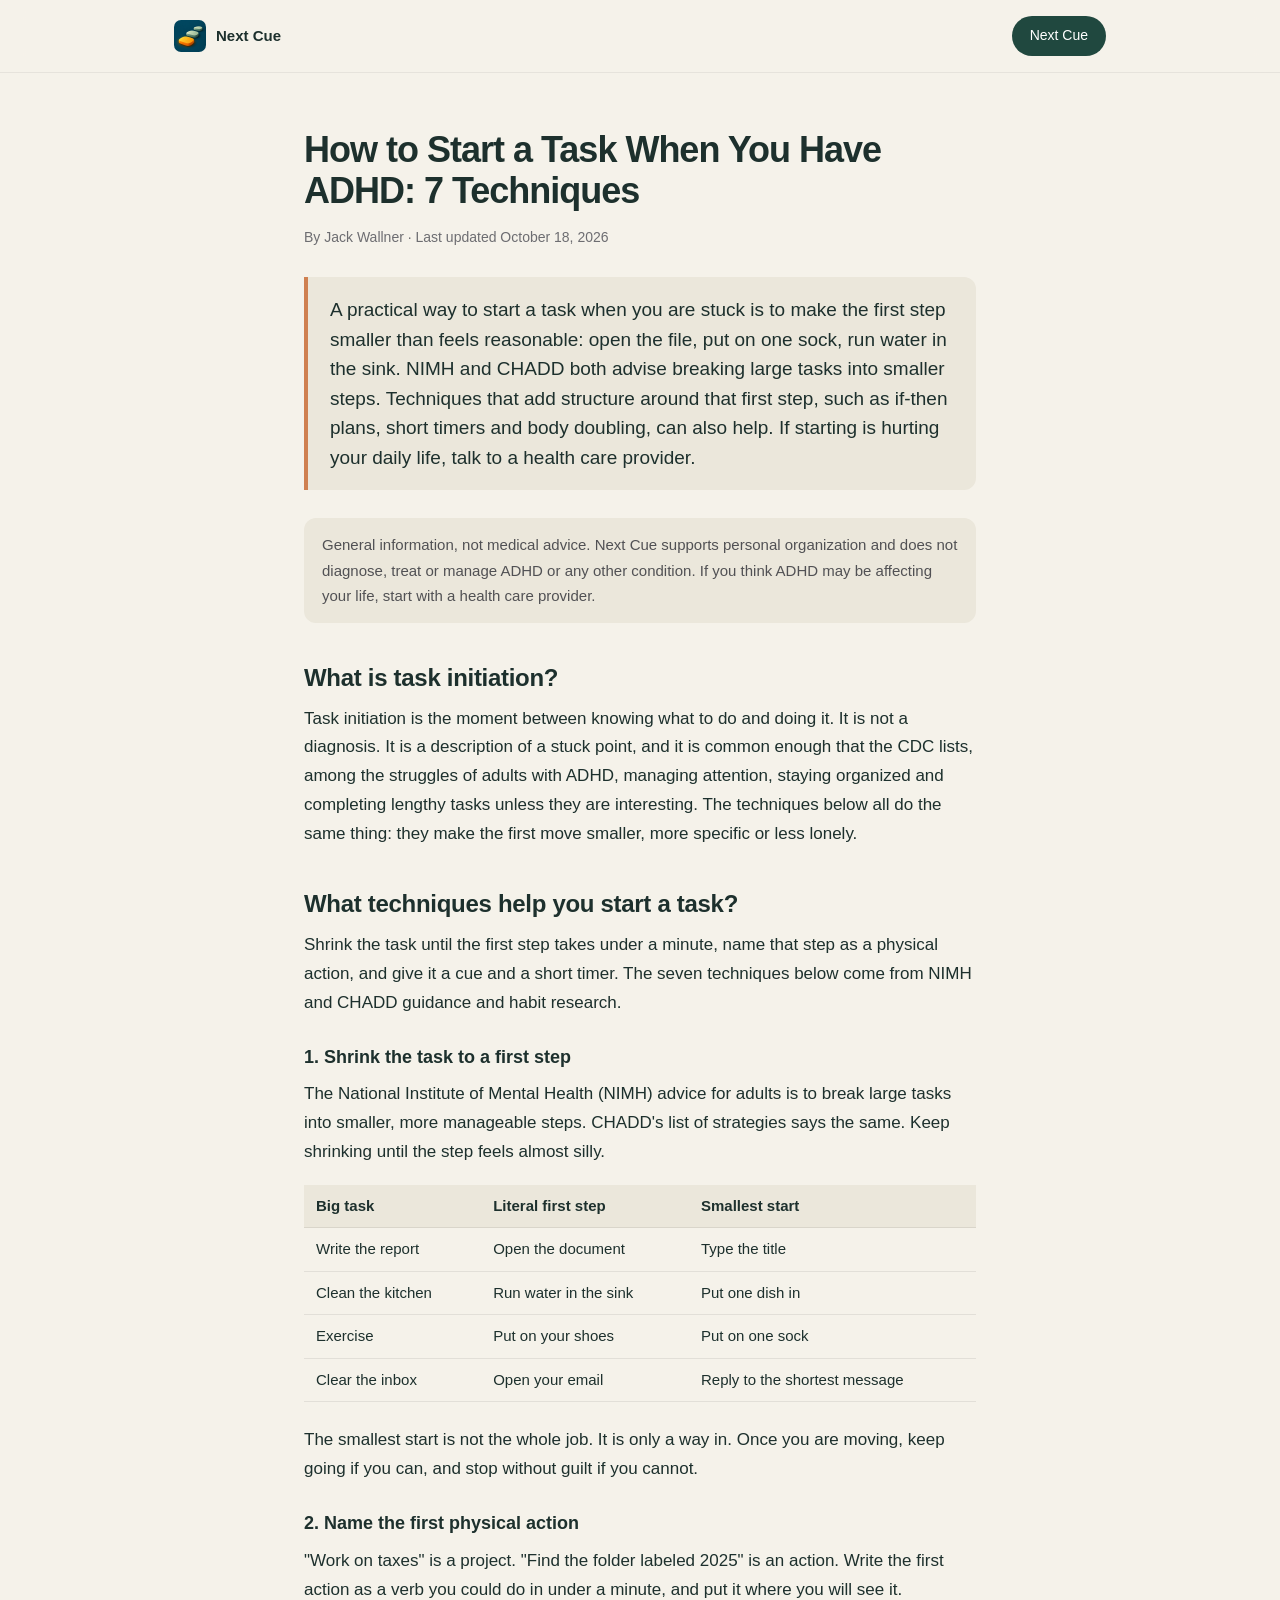
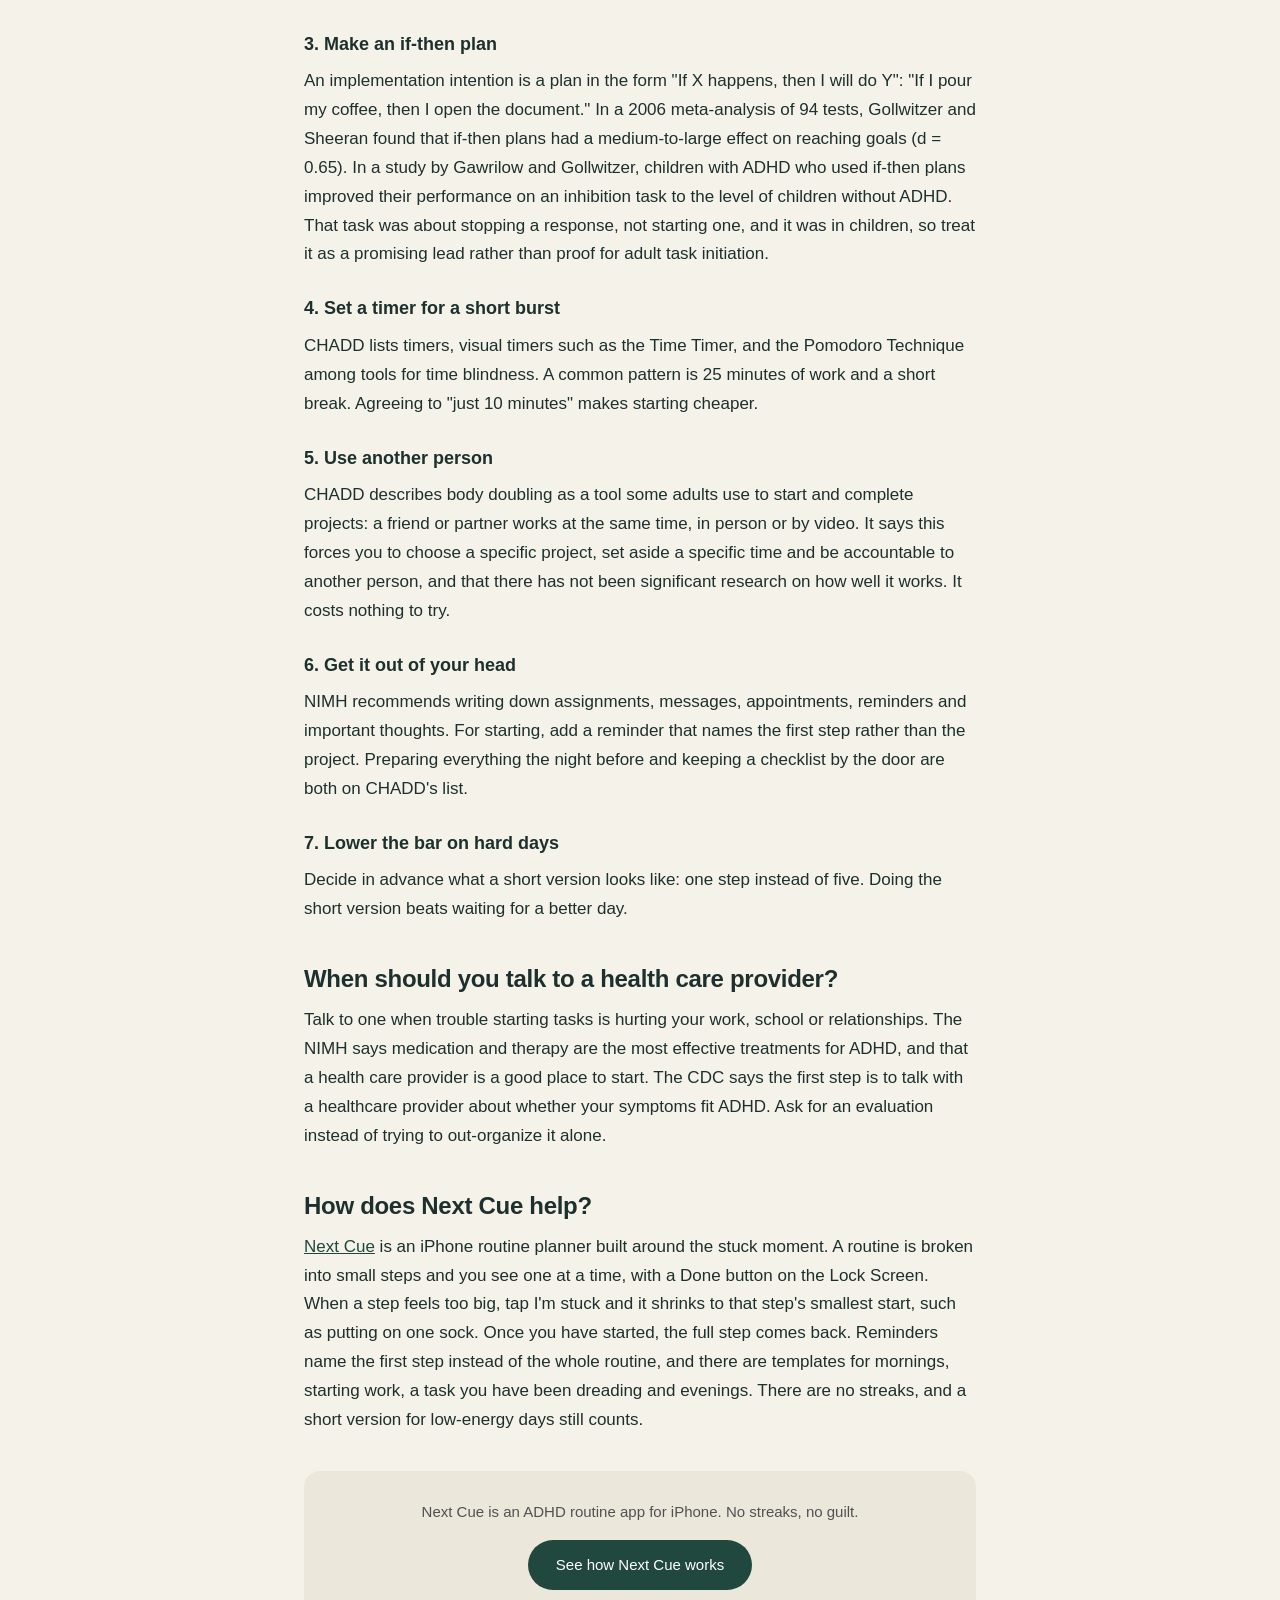
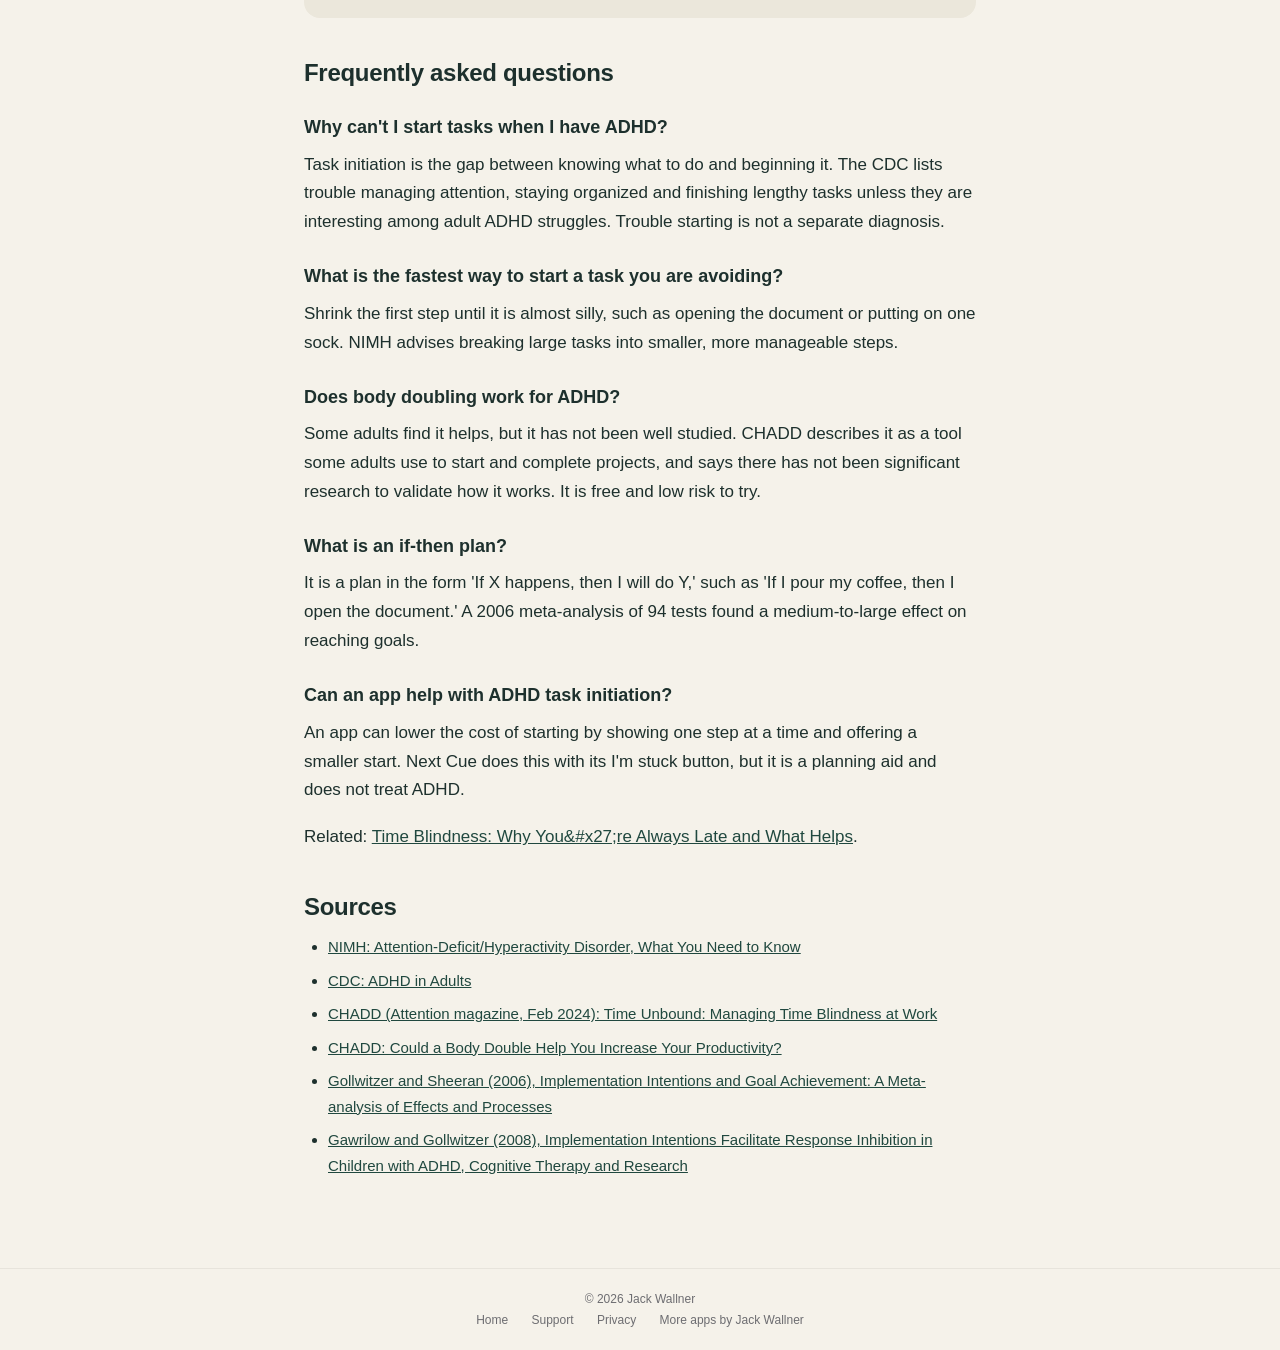
==== commit 3b8ef1ed: "feat(seo): answer-first leads, related links, github.io redirect to canonical" ====
--- a/docs/how-to-start-a-task-with-adhd.html
+++ b/docs/how-to-start-a-task-with-adhd.html
@@ -8,6 +8,7 @@
     <title>How to Start a Task When You Have ADHD: 7 Techniques</title>
     <meta name="description" content="How to start a task when you have ADHD: seven practical task initiation techniques, from smallest starts to if-then plans, citing NIMH, CDC and CHADD.">
     <link rel="canonical" href="https://jackwallner.com/ios/adhd/how-to-start-a-task-with-adhd.html">
+    <script>if(location.hostname==="jackwallner.github.io"){var c=document.querySelector('link[rel="canonical"]');if(c&&c.href.indexOf("https://jackwallner.com/")===0)location.replace(c.href)}</script>
     <meta name="robots" content="index, follow, max-image-preview:large">
     <meta property="og:title" content="How to Start a Task When You Have ADHD: 7 Techniques">
     <meta property="og:description" content="How to start a task when you have ADHD: seven practical task initiation techniques, from smallest starts to if-then plans, citing NIMH, CDC and CHADD.">
@@ -185,6 +186,7 @@
             <p>Task initiation is the moment between knowing what to do and doing it. It is not a diagnosis. It is a description of a stuck point, and it is common enough that the CDC lists, among the struggles of adults with ADHD, managing attention, staying organized and completing lengthy tasks unless they are interesting. The techniques below all do the same thing: they make the first move smaller, more specific or less lonely.</p>
 
             <h2>What techniques help you start a task?</h2>
+            <p>Shrink the task until the first step takes under a minute, name that step as a physical action, and give it a cue and a short timer. The seven techniques below come from NIMH and CHADD guidance and habit research.</p>
             <h3>1. Shrink the task to a first step</h3>
             <p>The National Institute of Mental Health (NIMH) advice for adults is to break large tasks into smaller, more manageable steps. CHADD's list of strategies says the same. Keep shrinking until the step feels almost silly.</p>
             <table>
@@ -237,6 +239,7 @@
 <h3>Can an app help with ADHD task initiation?</h3>
 <p>An app can lower the cost of starting by showing one step at a time and offering a smaller start. Next Cue does this with its I&#x27;m stuck button, but it is a planning aid and does not treat ADHD.</p>
 
+            <p>Related: <a href="https://jackwallner.com/ios/time/time-blindness-always-late.html">Time Blindness: Why You&amp;#x27;re Always Late and What Helps</a>.</p>
             <h2>Sources</h2>
             <ul class="sources">
 <li><a href="https://www.nimh.nih.gov/health/publications/attention-deficit-hyperactivity-disorder-what-you-need-to-know" rel="noopener">NIMH: Attention-Deficit/Hyperactivity Disorder, What You Need to Know</a></li>
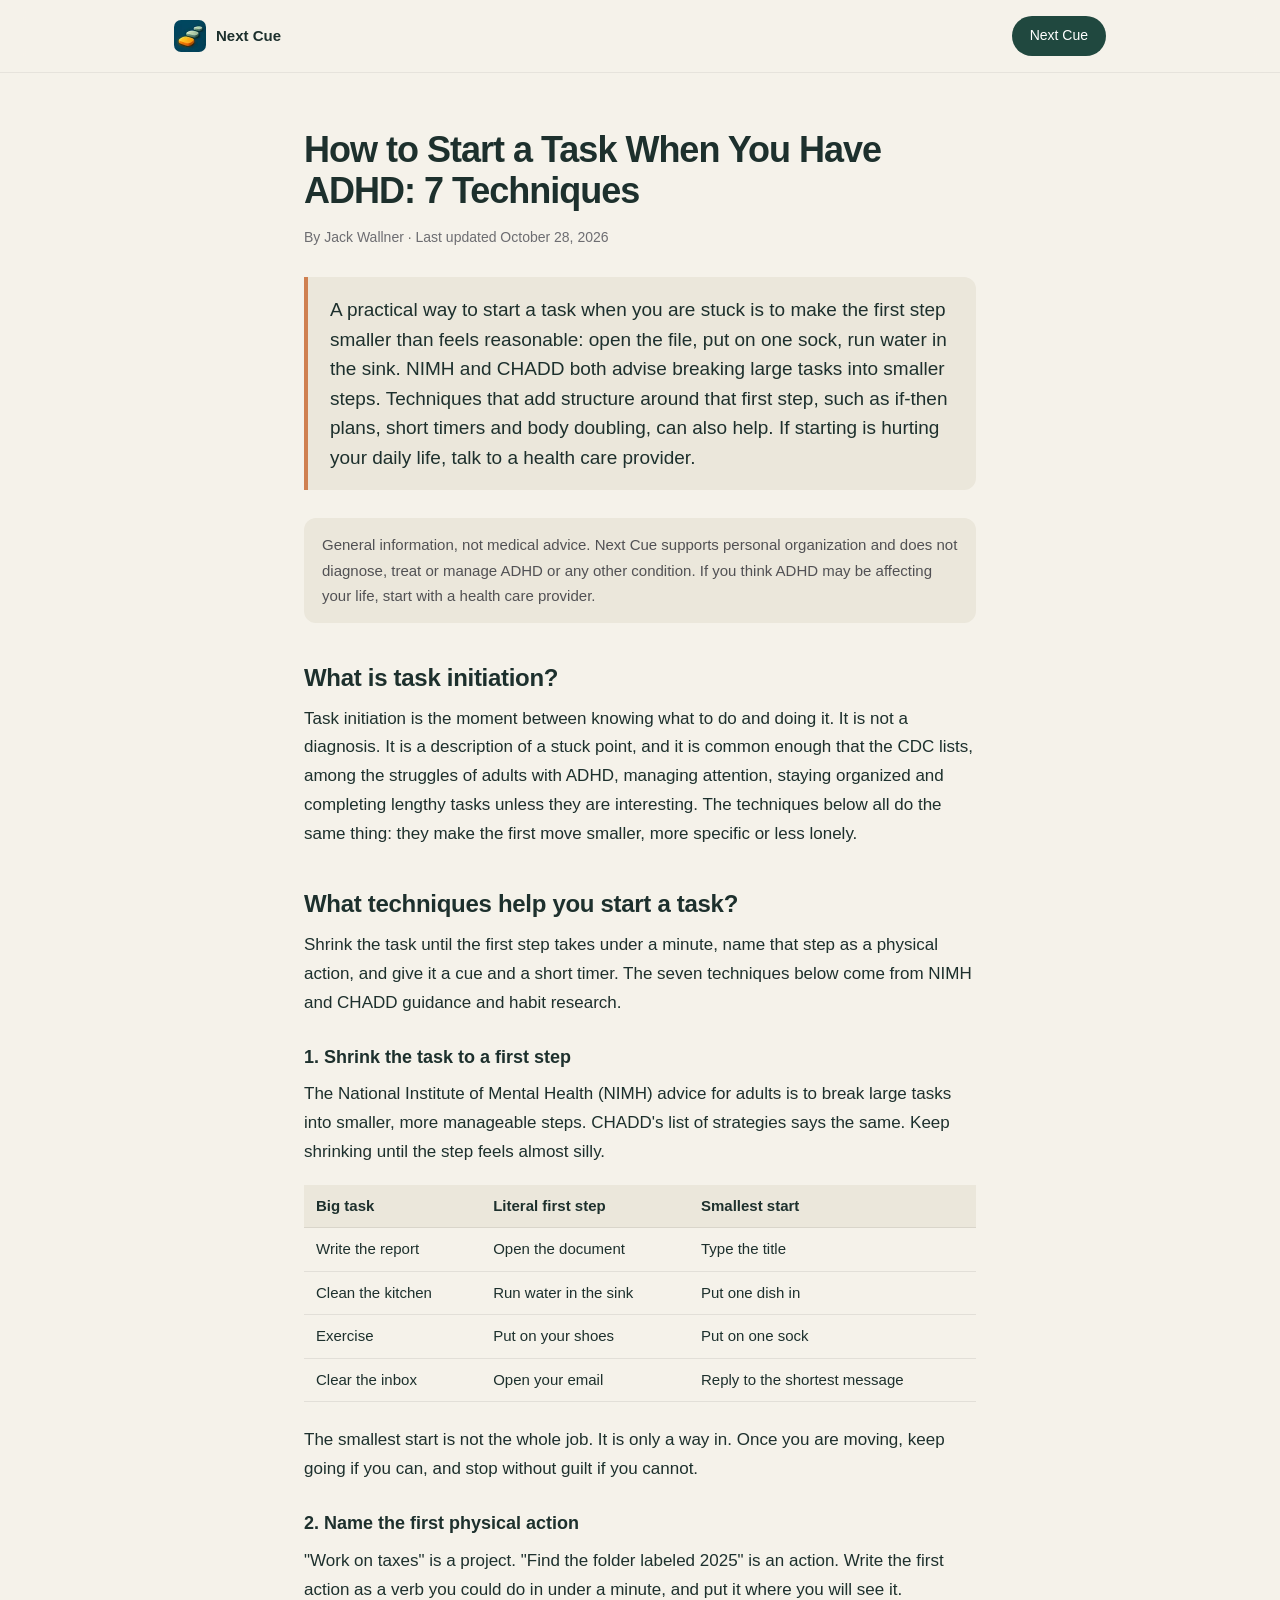
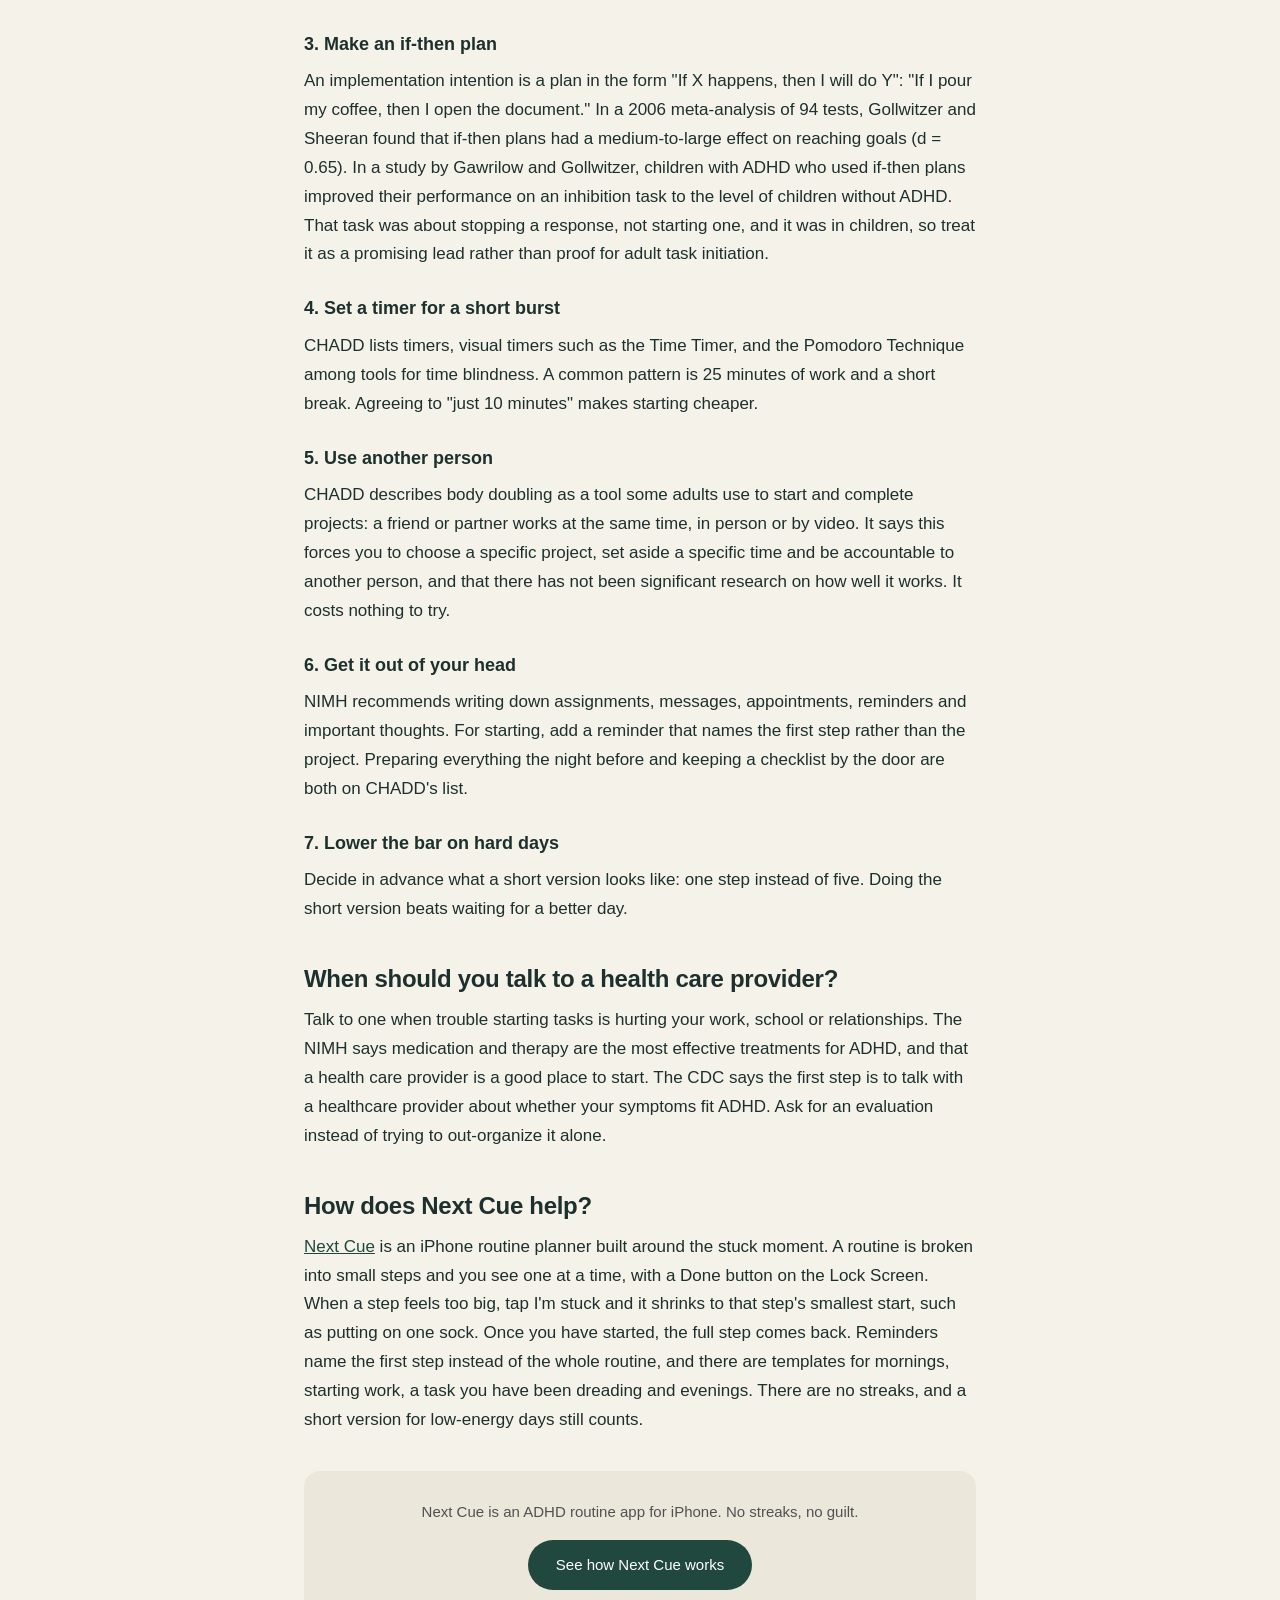
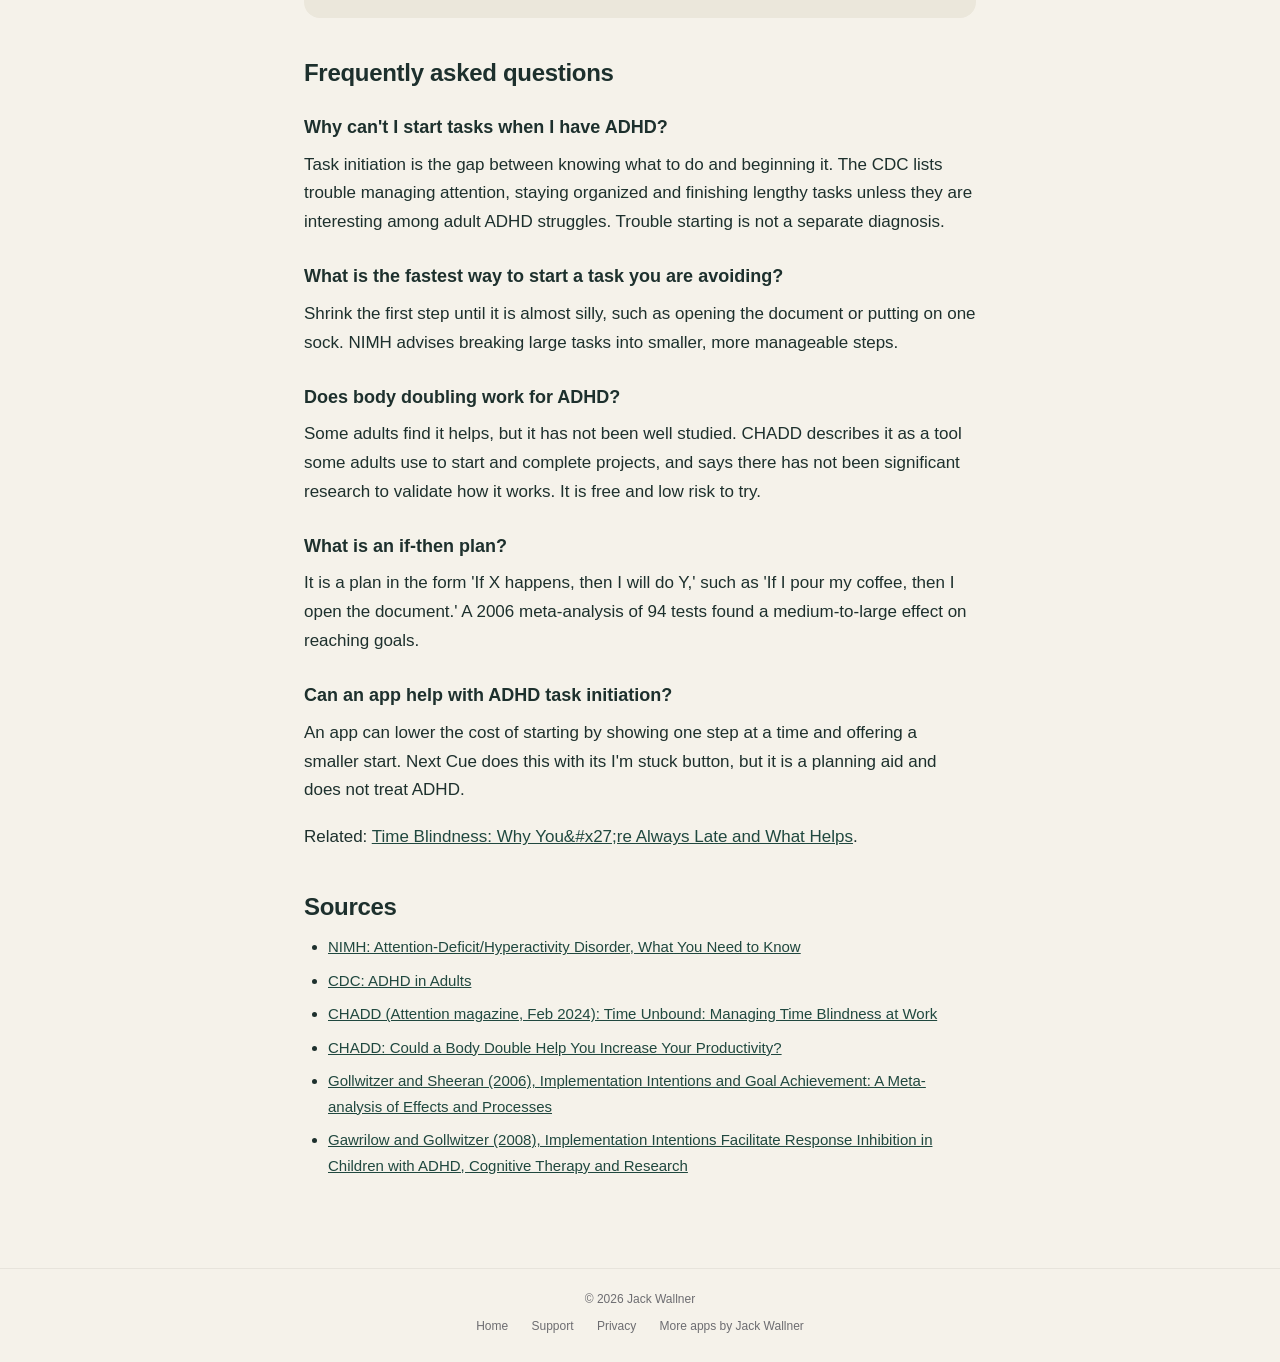
==== commit 0f2bfb7d: "perf(site): serve sized WebP images and larger footer tap targets" ====
--- a/docs/how-to-start-a-task-with-adhd.html
+++ b/docs/how-to-start-a-task-with-adhd.html
@@ -39,7 +39,7 @@
         "url": "https://jackwallner.com/"
       },
       "datePublished": "2026-10-12",
-      "dateModified": "2026-10-18",
+      "dateModified": "2026-10-28",
       "mainEntityOfPage": "https://jackwallner.com/ios/adhd/how-to-start-a-task-with-adhd.html",
       "image": "https://jackwallner.github.io/adhd/icon_256.png",
       "about": {
@@ -159,15 +159,15 @@
 .cta-box p { font-size: 15px; color: #515154; margin-bottom: 16px; }
 .cta-box a.btn { display: inline-block; background: #20483f; color: #fff; font-size: 15px; font-weight: 500; padding: 12px 28px; border-radius: 980px; text-decoration: none; }
 footer { text-align: center; padding: 20px 24px; font-size: 12px; color: #6d6d71; border-top: 1px solid rgba(0,0,0,0.06); }
-footer a { color: #6d6d71; text-decoration: none; margin: 0 10px; }
+footer a { display: inline-block; padding: 6px 0; color: #6d6d71; text-decoration: none; margin: 0 10px; }
 @media (max-width: 768px) { article h1 { font-size: 28px; } article { padding: 40px 0 56px; } article .answer { font-size: 17px; } article table { font-size: 14px; } }
 </style>
 </head>
 <body>
     <nav>
         <div class="container">
-            <a class="nav-brand" href="./">
-                <img src="icon_256.png" alt="Next Cue">
+            <a class="nav-brand" href="./" aria-label="Next Cue">
+                <img src="icon_64.webp" alt="" width="32" height="32">
                 <span>Next Cue</span>
             </a>
             <a class="nav-link" href="./">Next Cue</a>
@@ -177,7 +177,7 @@
     <article>
         <div class="container">
             <h1>How to Start a Task When You Have ADHD: 7 Techniques</h1>
-            <p class="meta">By Jack Wallner &middot; Last updated <time datetime="2026-10-18" data-updated>October 18, 2026</time></p>
+            <p class="meta">By Jack Wallner &middot; Last updated <time datetime="2026-10-28" data-updated>October 28, 2026</time></p>
             <p class="answer">A practical way to start a task when you are stuck is to make the first step smaller than feels reasonable: open the file, put on one sock, run water in the sink. NIMH and CHADD both advise breaking large tasks into smaller steps. Techniques that add structure around that first step, such as if-then plans, short timers and body doubling, can also help. If starting is hurting your daily life, talk to a health care provider.</p>
 
             <div class="note">General information, not medical advice. Next Cue supports personal organization and does not diagnose, treat or manage ADHD or any other condition. If you think ADHD may be affecting your life, start with a health care provider.</div>
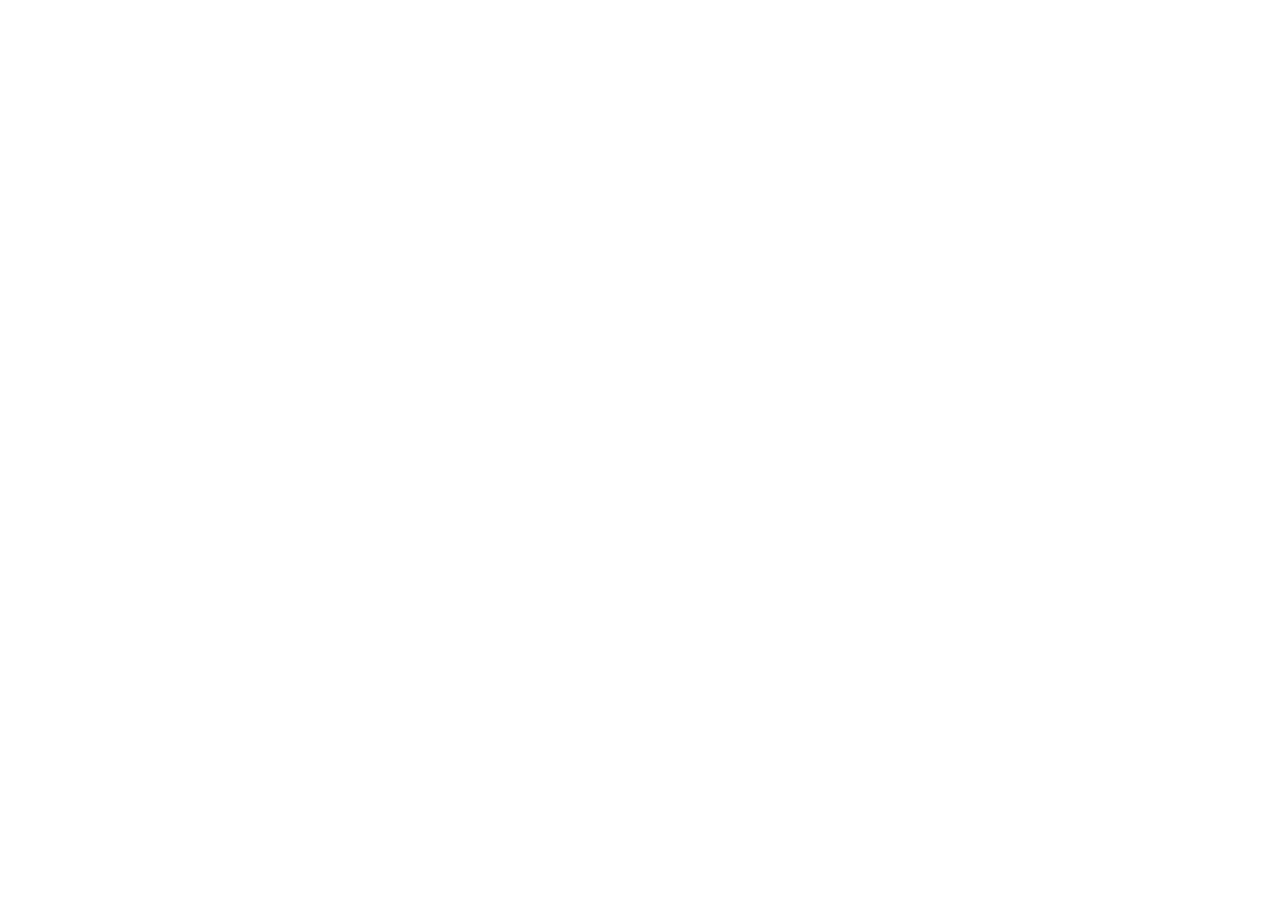
==== commit c2895a35: "fix(seo): meta refresh github.io copies to the jackwallner.com canonical" ====
--- a/docs/how-to-start-a-task-with-adhd.html
+++ b/docs/how-to-start-a-task-with-adhd.html
@@ -8,6 +8,7 @@
     <title>How to Start a Task When You Have ADHD: 7 Techniques</title>
     <meta name="description" content="How to start a task when you have ADHD: seven practical task initiation techniques, from smallest starts to if-then plans, citing NIMH, CDC and CHADD.">
     <link rel="canonical" href="https://jackwallner.com/ios/adhd/how-to-start-a-task-with-adhd.html">
+    <meta http-equiv="refresh" content="0; url=https://jackwallner.com/ios/adhd/how-to-start-a-task-with-adhd.html">
     <script>if(location.hostname==="jackwallner.github.io"){var c=document.querySelector('link[rel="canonical"]');if(c&&c.href.indexOf("https://jackwallner.com/")===0)location.replace(c.href)}</script>
     <meta name="robots" content="index, follow, max-image-preview:large">
     <meta property="og:title" content="How to Start a Task When You Have ADHD: 7 Techniques">
